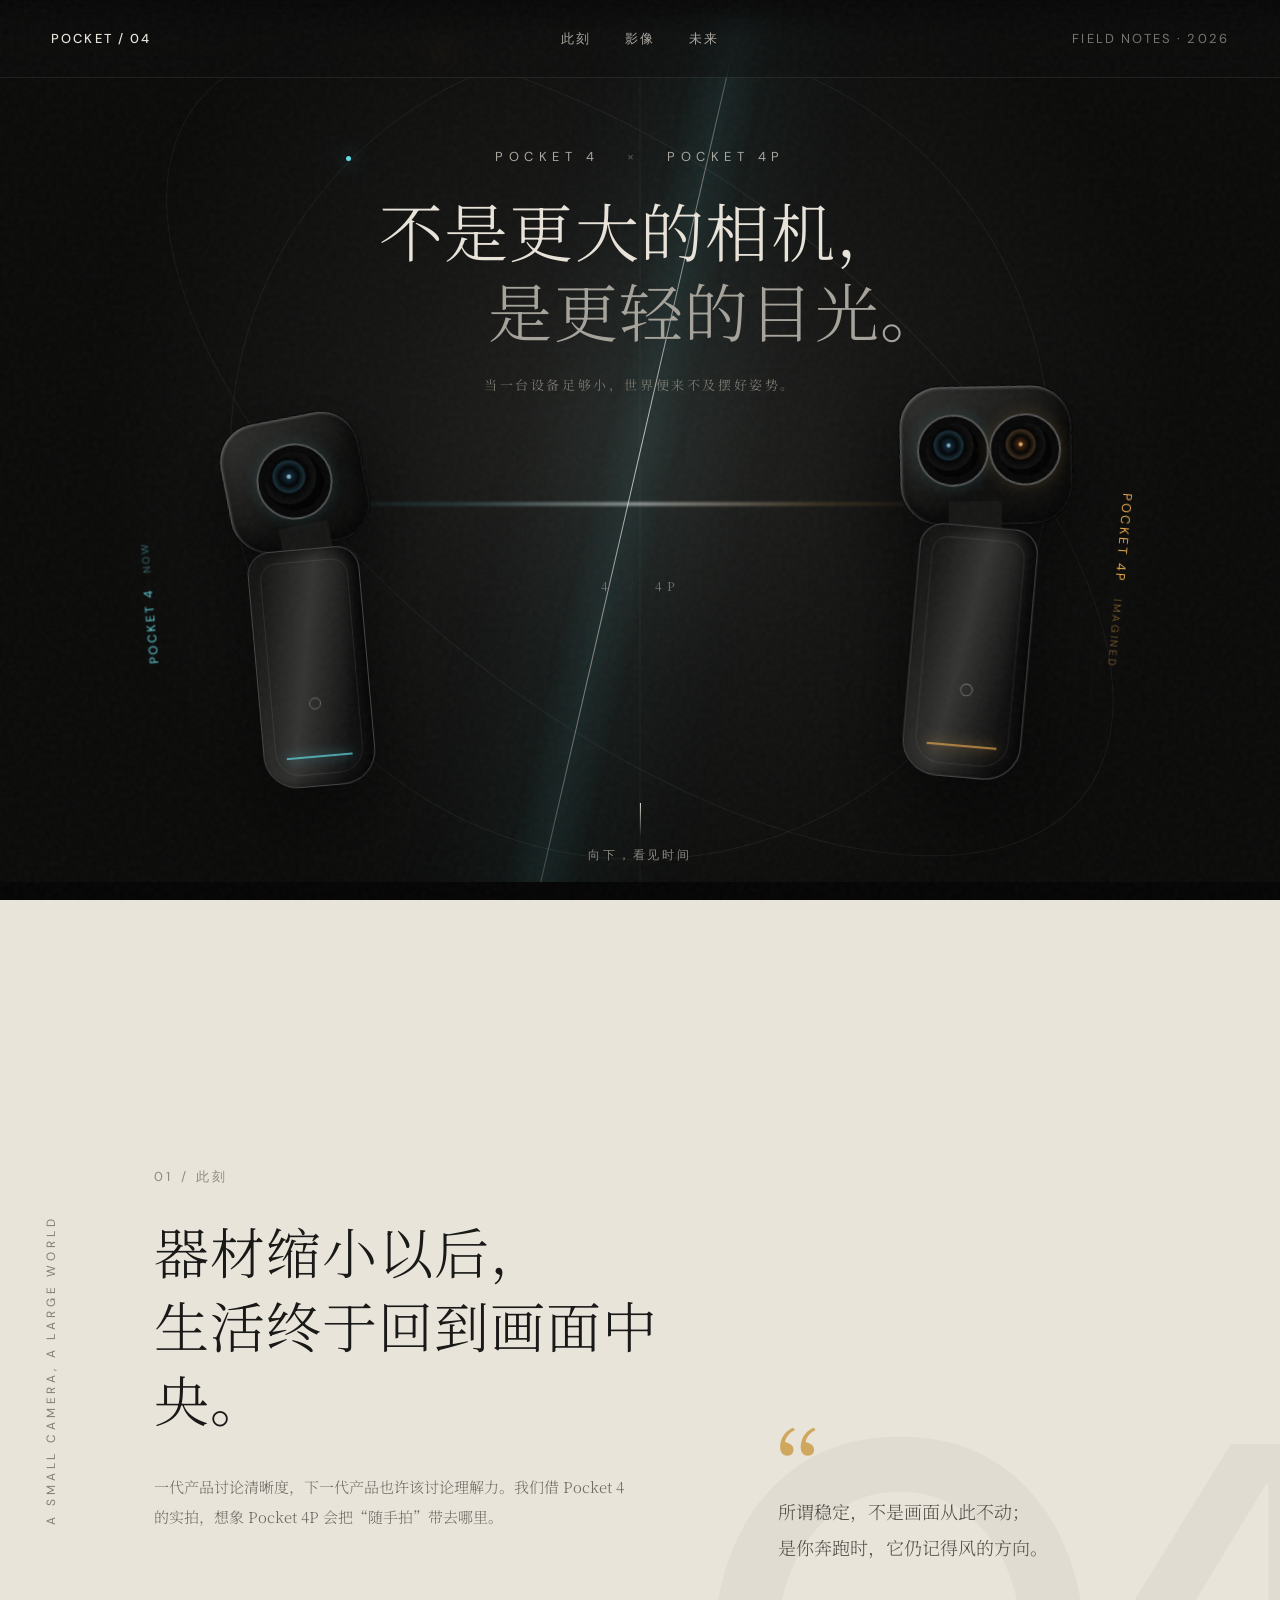
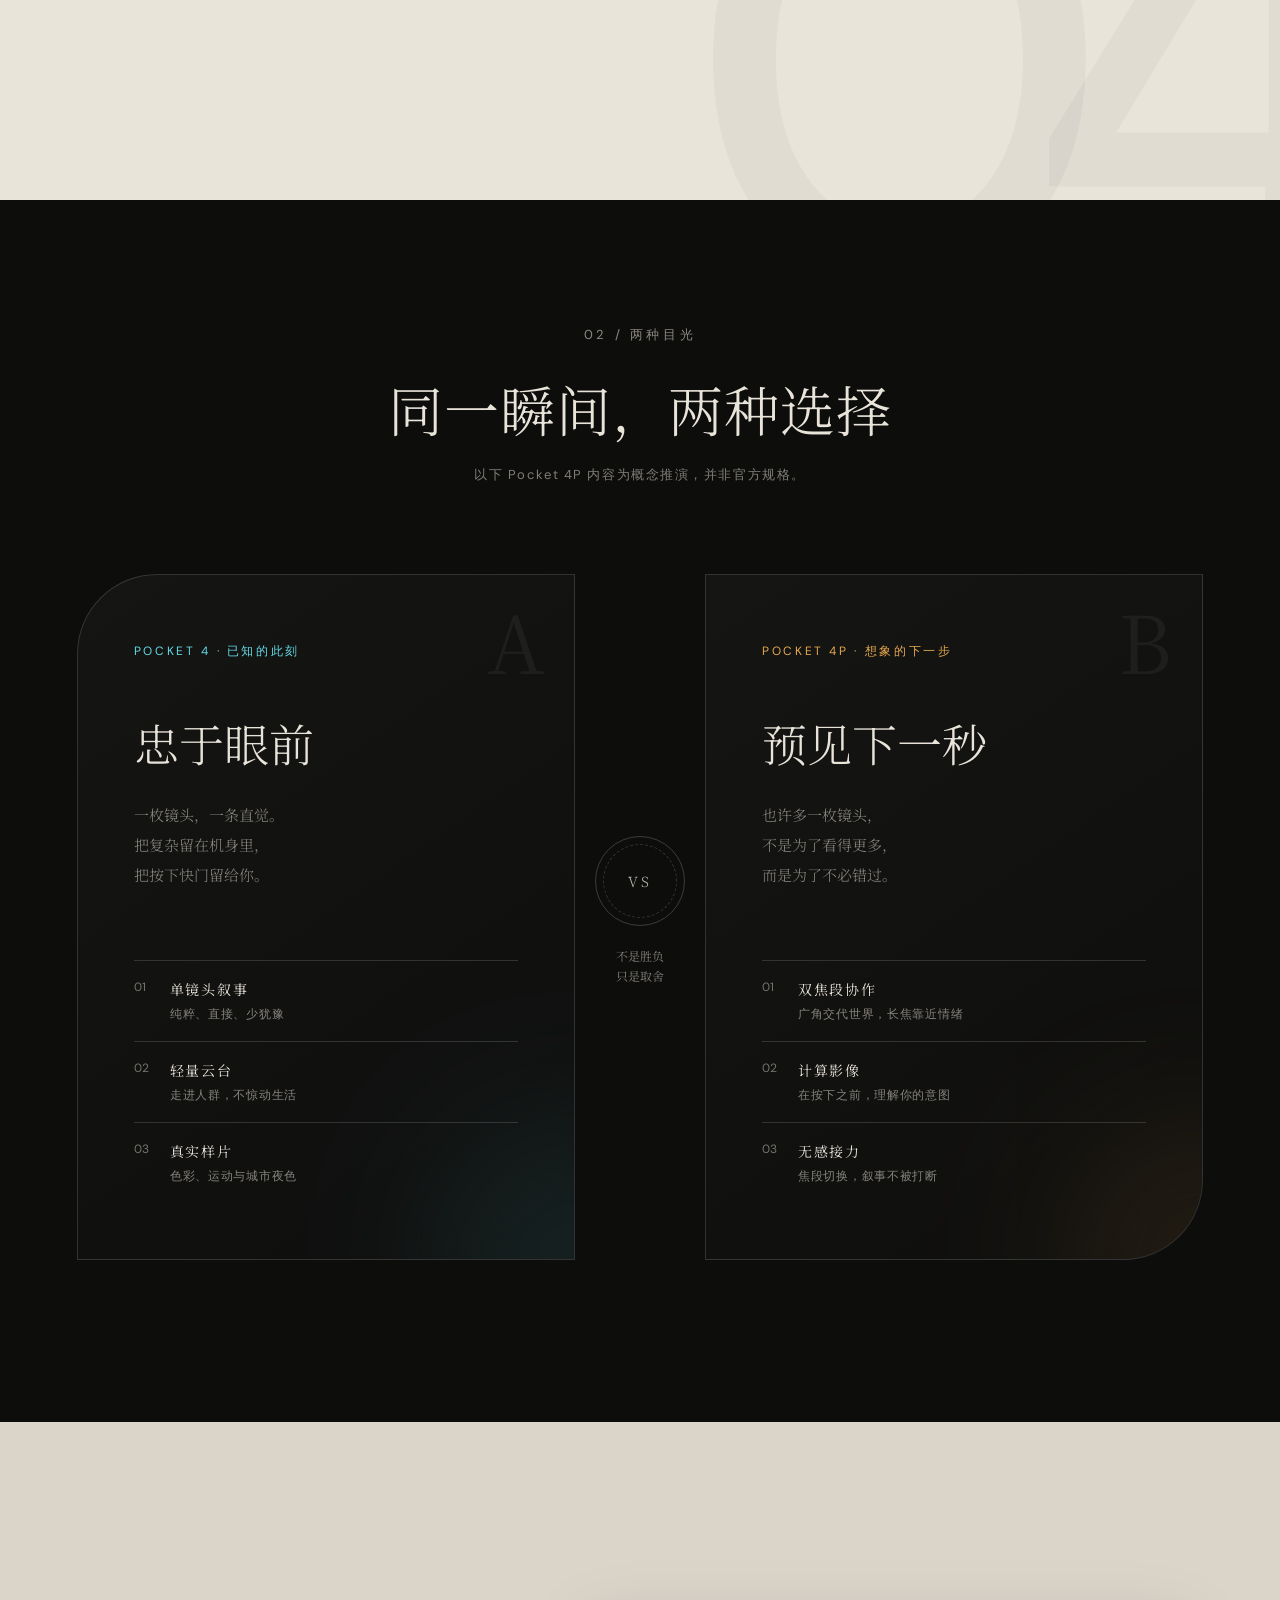
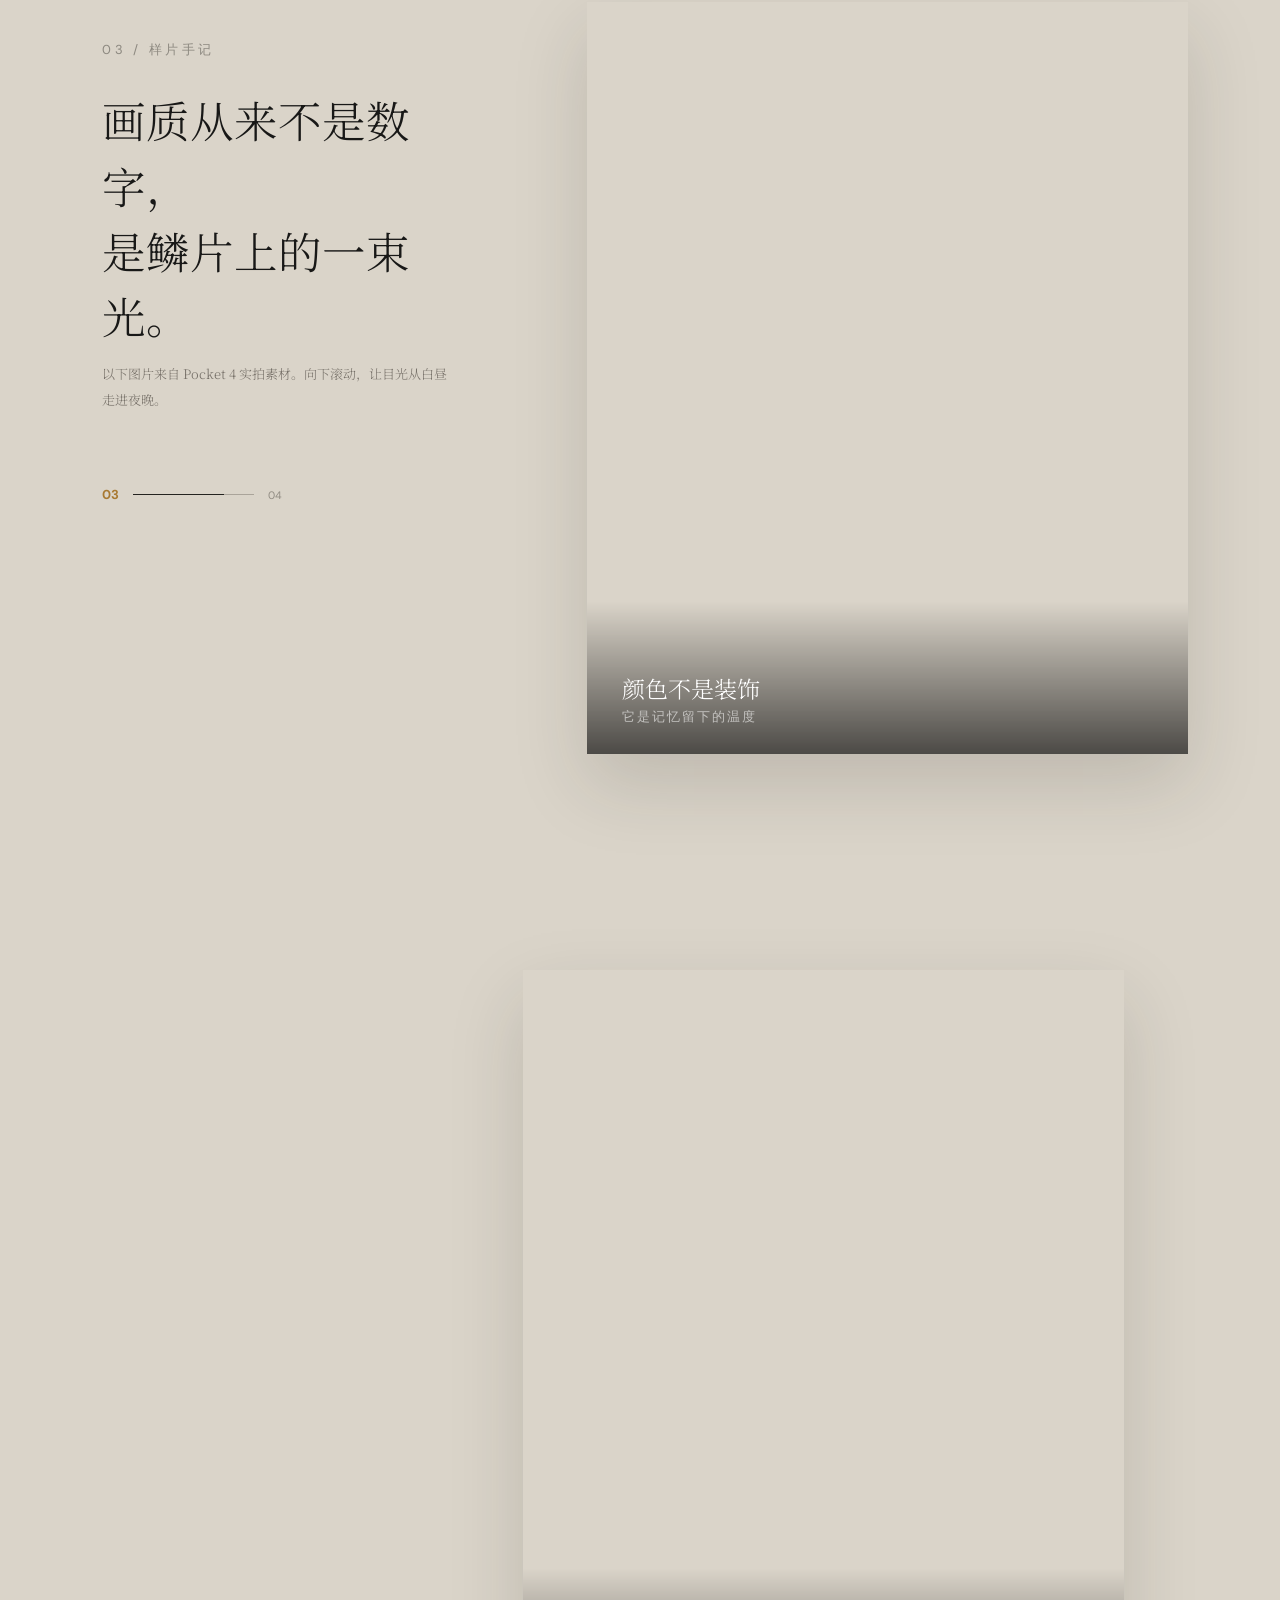
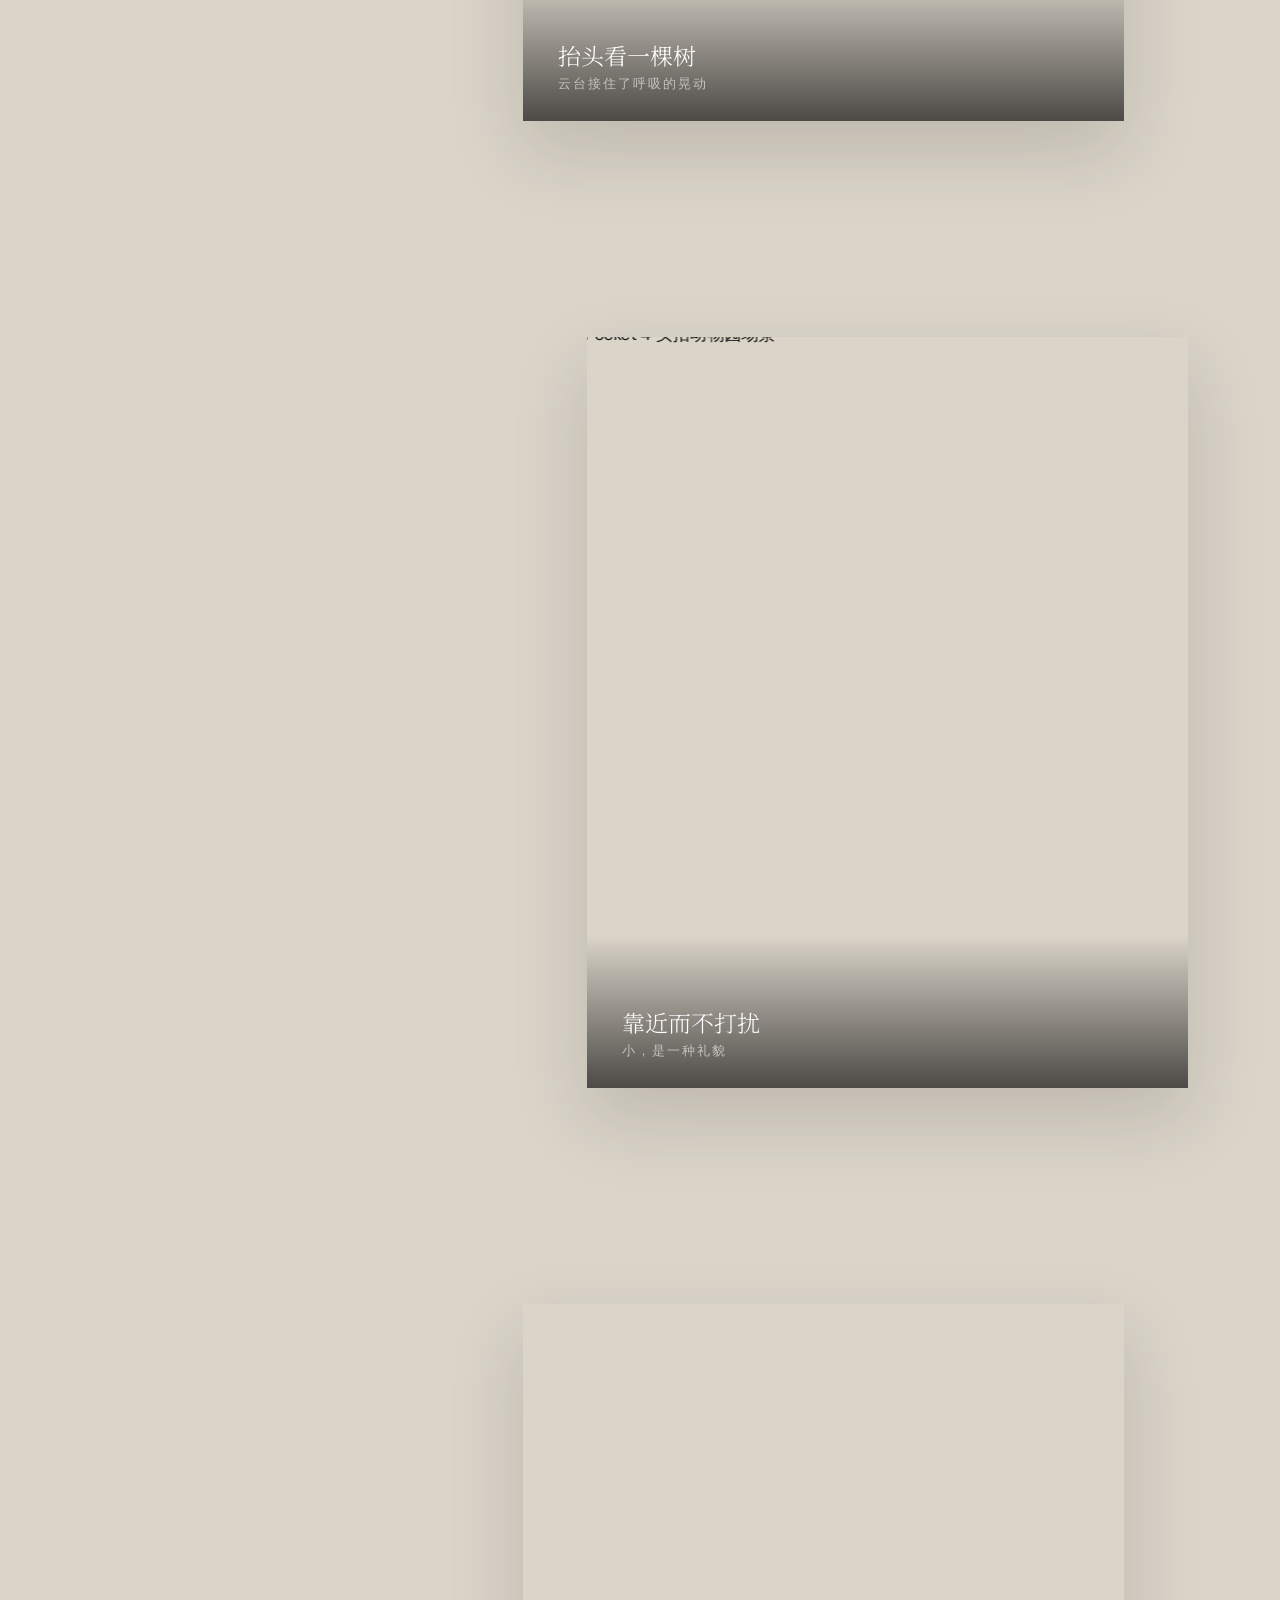
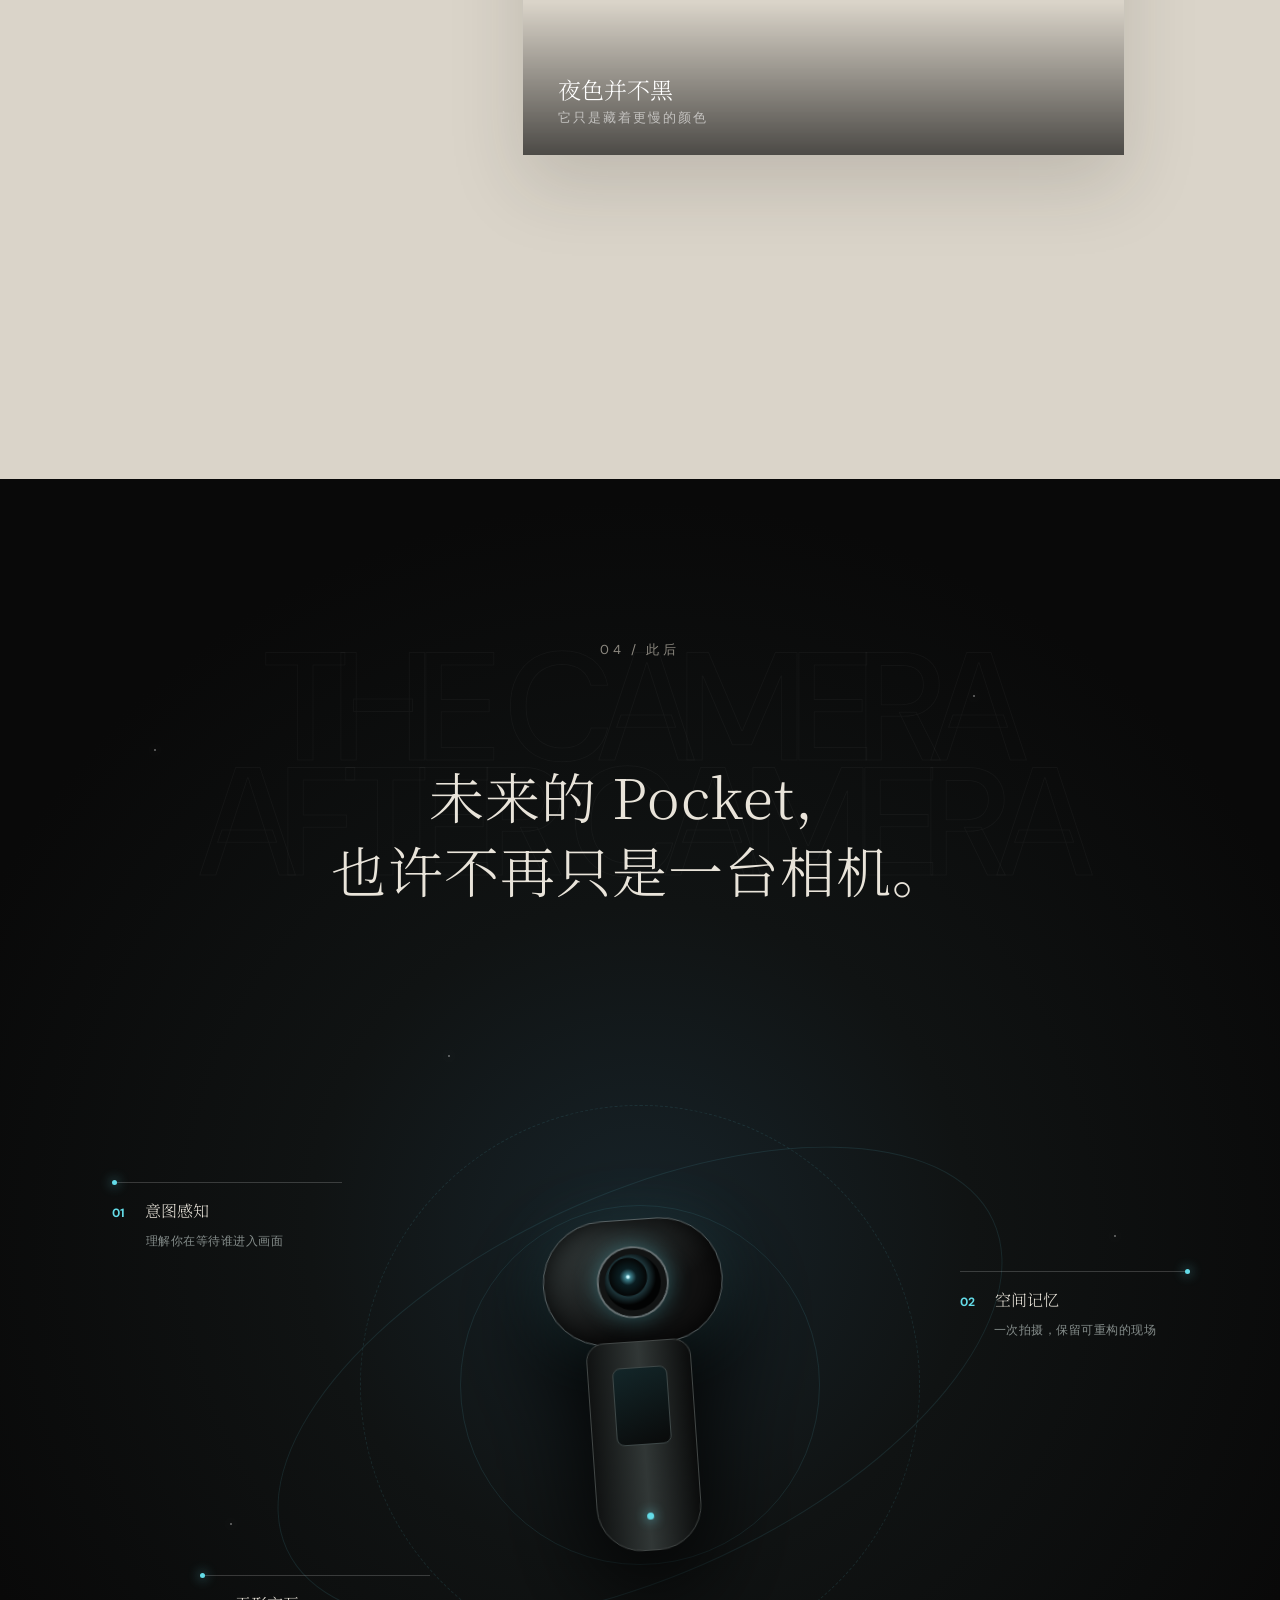
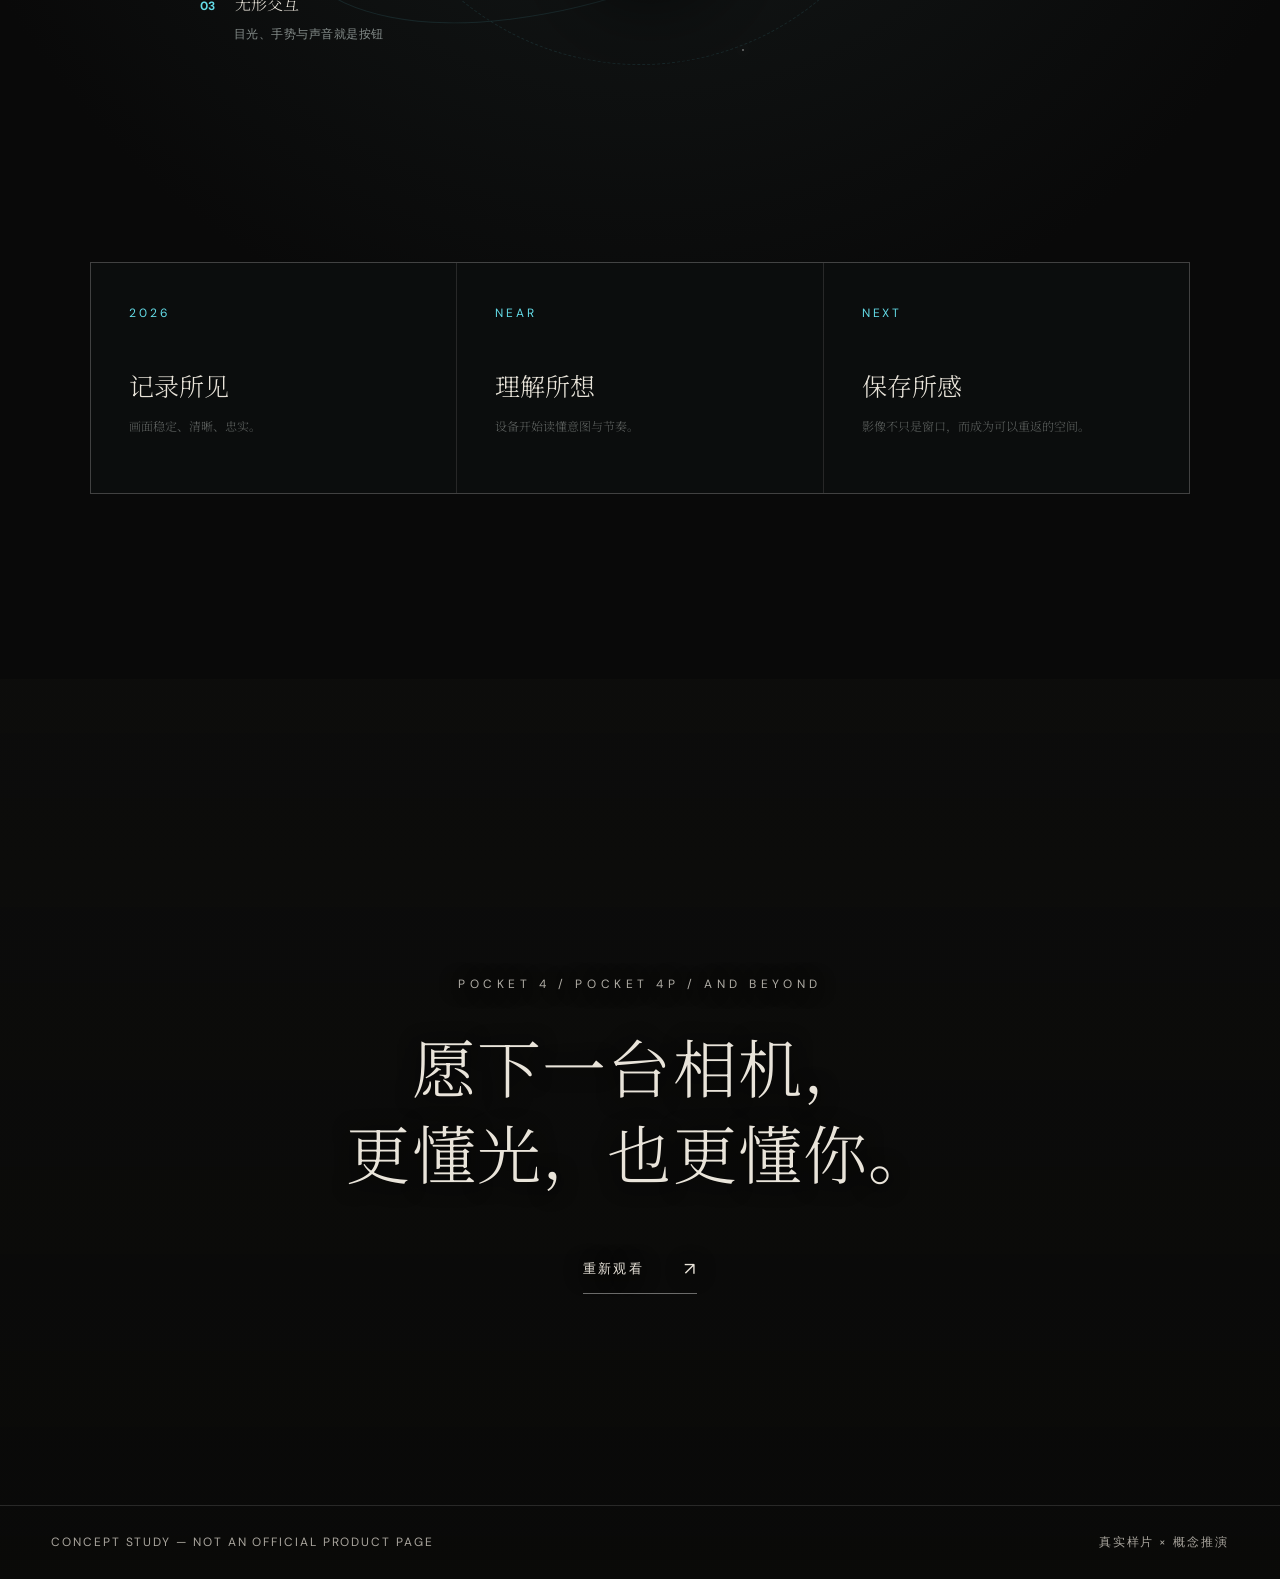
==== index.html @ 09834d15 "Publish Pocket 4 concept site" ====
<!doctype html>
<html lang="zh-CN">
<head>
  <meta charset="UTF-8">
  <meta name="viewport" content="width=device-width, initial-scale=1.0">
  <meta name="theme-color" content="#0b0b0a">
  <title>Pocket 4 × Pocket 4P｜一场关于看见的想象</title>
  <link rel="stylesheet" href="./style.css">
</head>
<body>
  <div class="film-intro" aria-hidden="true">
    <div class="film-intro__mark">
      <span>POCKET / FIELD STUDY</span>
      <b>04</b>
      <i>LOOK CLOSER</i>
    </div>
    <div class="film-intro__shutter"></div>
  </div>
  <div class="cinema-bar cinema-bar--top" aria-hidden="true"></div>
  <div class="cinema-bar cinema-bar--bottom" aria-hidden="true"></div>
  <div class="grain" aria-hidden="true"></div>
  <div class="cursor-glow" aria-hidden="true"></div>
  <div class="progress" aria-hidden="true"><span></span></div>

  <header class="topbar">
    <a class="brand" href="#top" aria-label="返回顶部">POCKET / 04</a>
    <nav>
      <a href="#compare">此刻</a>
      <a href="#images">影像</a>
      <a href="#future">未来</a>
    </nav>
    <span class="edition">FIELD NOTES · 2026</span>
  </header>

  <main id="top">
    <section class="hero">
      <div class="hero-beam" aria-hidden="true"></div>
      <div class="hero-flare" aria-hidden="true"></div>
      <div class="hero-orbit orbit-a"></div>
      <div class="hero-orbit orbit-b"></div>
      <div class="hero-copy">
        <p class="eyebrow reveal">POCKET 4 <i>×</i> POCKET 4P</p>
        <h1 class="reveal">
          <span>不是更大的相机，</span>
          <em>是更轻的目光。</em>
        </h1>
        <p class="hero-intro reveal">当一台设备足够小，世界便来不及摆好姿势。</p>
      </div>

      <div class="device-stage" aria-label="Pocket 4 与 Pocket 4P 概念设备">
        <div class="device device-4" data-depth="-0.7">
          <span class="device-label">POCKET 4 <small>NOW</small></span>
          <div class="gimbal">
            <i class="lens"></i>
          </div>
          <div class="body"><i></i><b></b></div>
        </div>
        <div class="versus">4 <i>/</i> 4P</div>
        <div class="device device-4p" data-depth="0.9">
          <span class="device-label">POCKET 4P <small>IMAGINED</small></span>
          <div class="gimbal dual">
            <i class="lens"></i><i class="lens second"></i>
          </div>
          <div class="body"><i></i><b></b></div>
        </div>
      </div>

      <div class="scroll-cue"><span></span>向下，看见时间</div>
    </section>

    <section class="manifesto">
      <p class="vertical-note">A SMALL CAMERA, A LARGE WORLD</p>
      <div class="manifesto-copy reveal">
        <span class="chapter">01 / 此刻</span>
        <h2>器材缩小以后，<br>生活终于回到画面中央。</h2>
        <p>一代产品讨论清晰度，下一代产品也许该讨论理解力。我们借 Pocket 4 的实拍，想象 Pocket 4P 会把“随手拍”带去哪里。</p>
      </div>
      <div class="quote reveal">
        <b>“</b>
        <p>所谓稳定，不是画面从此不动；<br>是你奔跑时，它仍记得风的方向。</p>
      </div>
    </section>

    <section class="compare" id="compare">
      <div class="section-head reveal">
        <span class="chapter">02 / 两种目光</span>
        <h2>同一瞬间，两种选择</h2>
        <p>以下 Pocket 4P 内容为概念推演，并非官方规格。</p>
      </div>

      <div class="compare-rail">
        <article class="spec-card cyan reveal">
          <span class="card-index">A</span>
          <p class="kicker">POCKET 4 · 已知的此刻</p>
          <h3>忠于眼前</h3>
          <p class="card-poem">一枚镜头，一条直觉。<br>把复杂留在机身里，<br>把按下快门留给你。</p>
          <ul>
            <li><span>01</span><b>单镜头叙事</b><small>纯粹、直接、少犹豫</small></li>
            <li><span>02</span><b>轻量云台</b><small>走进人群，不惊动生活</small></li>
            <li><span>03</span><b>真实样片</b><small>色彩、运动与城市夜色</small></li>
          </ul>
          <div class="card-glow"></div>
        </article>

        <div class="dial reveal" aria-hidden="true">
          <div class="dial-ring"><span>VS</span></div>
          <p>不是胜负<br>只是取舍</p>
        </div>

        <article class="spec-card amber reveal">
          <span class="card-index">B</span>
          <p class="kicker">POCKET 4P · 想象的下一步</p>
          <h3>预见下一秒</h3>
          <p class="card-poem">也许多一枚镜头，<br>不是为了看得更多，<br>而是为了不必错过。</p>
          <ul>
            <li><span>01</span><b>双焦段协作</b><small>广角交代世界，长焦靠近情绪</small></li>
            <li><span>02</span><b>计算影像</b><small>在按下之前，理解你的意图</small></li>
            <li><span>03</span><b>无感接力</b><small>焦段切换，叙事不被打断</small></li>
          </ul>
          <div class="card-glow"></div>
        </article>
      </div>
    </section>

    <section class="image-story" id="images">
      <div class="sticky-copy">
        <span class="chapter">03 / 样片手记</span>
        <h2>画质从来不是数字，<br>是鳞片上的一束光。</h2>
        <p>以下图片来自 Pocket 4 实拍素材。向下滚动，让目光从白昼走进夜晚。</p>
        <div class="story-counter"><b>01</b><span></span><small>04</small></div>
      </div>
      <div class="photo-stack">
        <figure class="photo-card" data-index="01">
          <div class="photo-frame"><img src="./assets/dji_export_photo_20260514223009451.jpg" alt="Pocket 4 实拍金鱼与林间场景"></div>
          <figcaption><span>颜色不是装饰</span><small>它是记忆留下的温度</small></figcaption>
        </figure>
        <figure class="photo-card" data-index="02">
          <div class="photo-frame"><img src="./assets/dji_export_photo_20260514223326597.jpg" alt="Pocket 4 实拍树林与花园场景"></div>
          <figcaption><span>抬头看一棵树</span><small>云台接住了呼吸的晃动</small></figcaption>
        </figure>
        <figure class="photo-card" data-index="03">
          <div class="photo-frame"><img src="./assets/IMG_20260514_221131.jpg" alt="Pocket 4 实拍动物园场景"></div>
          <figcaption><span>靠近而不打扰</span><small>小，是一种礼貌</small></figcaption>
        </figure>
        <figure class="photo-card landscape" data-index="04">
          <div class="photo-frame"><img src="./assets/lv_0_20260514215409.jpg" alt="Pocket 4 实拍城市夜景"></div>
          <figcaption><span>夜色并不黑</span><small>它只是藏着更慢的颜色</small></figcaption>
        </figure>
      </div>
    </section>

    <section class="future" id="future">
      <div class="future-sky" aria-hidden="true">
        <i></i><i></i><i></i><i></i><i></i><i></i>
      </div>
      <div class="future-intro reveal">
        <span class="chapter">04 / 此后</span>
        <p class="super">THE CAMERA<br>AFTER CAMERA</p>
        <h2>未来的 Pocket，<br>也许不再只是一台相机。</h2>
      </div>

      <div class="future-device reveal">
        <div class="halo h1"></div><div class="halo h2"></div><div class="halo h3"></div>
        <div class="concept-cam">
          <div class="concept-eye"><i></i></div>
          <div class="concept-body"><span></span><b></b></div>
        </div>
        <div class="callout c1"><b>01</b><span>意图感知</span><small>理解你在等待谁进入画面</small></div>
        <div class="callout c2"><b>02</b><span>空间记忆</span><small>一次拍摄，保留可重构的现场</small></div>
        <div class="callout c3"><b>03</b><span>无形交互</span><small>目光、手势与声音就是按钮</small></div>
      </div>

      <div class="future-lines">
        <article class="reveal"><span>2026</span><h3>记录所见</h3><p>画面稳定、清晰、忠实。</p></article>
        <article class="reveal"><span>NEAR</span><h3>理解所想</h3><p>设备开始读懂意图与节奏。</p></article>
        <article class="reveal"><span>NEXT</span><h3>保存所感</h3><p>影像不只是窗口，而成为可以重返的空间。</p></article>
      </div>
    </section>

    <section class="closing">
      <div class="closing-image" data-depth="0.2"></div>
      <div class="closing-copy reveal">
        <p>POCKET 4 / POCKET 4P / AND BEYOND</p>
        <h2>愿下一台相机，<br>更懂光，也更懂你。</h2>
        <a href="#top">重新观看 <span>↗</span></a>
      </div>
      <footer>
        <span>CONCEPT STUDY — NOT AN OFFICIAL PRODUCT PAGE</span>
        <span>真实样片 × 概念推演</span>
      </footer>
    </section>
  </main>

  <script src="./script.js"></script>
</body>
</html>
---- style.css ----
@import url('https://fonts.googleapis.com/css2?family=DM+Sans:wght@300;400;500&family=Noto+Serif+SC:wght@300;400;600&display=swap');

:root {
  --ink: #10100f;
  --paper: #e9e4da;
  --muted: #9c998f;
  --line: rgba(255,255,255,.14);
  --cyan: #64dce8;
  --amber: #e7a94e;
  --serif: "Noto Serif SC", "Songti SC", serif;
  --sans: "DM Sans", "PingFang SC", sans-serif;
}

* { box-sizing: border-box; }
html { scroll-behavior: smooth; background: var(--ink); }
body { margin: 0; color: var(--paper); background: var(--ink); font-family: var(--sans); overflow-x: hidden; }
a { color: inherit; text-decoration: none; }
img { display: block; width: 100%; }

.film-intro {
  position:fixed; inset:0; z-index:120; display:grid; place-items:center; overflow:hidden;
  background:#050505; animation:intro-leave 1s cubic-bezier(.76,0,.24,1) 2.45s forwards;
}
.film-intro::before {
  content:""; position:absolute; inset:0; opacity:.16;
  background:repeating-linear-gradient(90deg,transparent 0 9.8vw,rgba(255,255,255,.15) 9.85vw 9.9vw);
  transform:perspective(500px) rotateX(70deg) scale(1.8); transform-origin:center bottom;
}
.film-intro__mark { position:relative; display:grid; place-items:center; text-align:center; animation:intro-mark 2.1s ease both; }
.film-intro__mark span,.film-intro__mark i { font-size:13px; letter-spacing:.48em; color:#88857e; font-style:normal; }
.film-intro__mark b {
  font:300 clamp(100px,18vw,260px)/.95 var(--serif); letter-spacing:-.08em; color:transparent;
  -webkit-text-stroke:1px rgba(233,228,218,.8); text-shadow:0 0 60px rgba(100,220,232,.13);
}
.film-intro__shutter {
  position:absolute; left:-20%; right:-20%; top:50%; height:1px; background:white;
  box-shadow:0 0 25px 8px rgba(255,255,255,.6),0 0 90px 25px rgba(100,220,232,.25);
  transform:scaleX(0); animation:shutter 1s cubic-bezier(.76,0,.24,1) 1.75s both;
}
@keyframes intro-mark { 0%{opacity:0;filter:blur(18px);transform:scale(.86)} 35%,75%{opacity:1;filter:blur(0);transform:scale(1)} 100%{opacity:0;filter:blur(8px);transform:scale(1.05)} }
@keyframes shutter { 0%{transform:scaleX(0)} 45%{transform:scaleX(1)} 60%{height:1px} 100%{height:120vh;transform:scaleX(1);opacity:0} }
@keyframes intro-leave { to{opacity:0;visibility:hidden;pointer-events:none} }
.cinema-bar { position:fixed; left:0; right:0; height:clamp(8px,1.4vw,22px); background:#050505; z-index:39; pointer-events:none; }
.cinema-bar--top { top:0; }
.cinema-bar--bottom { bottom:0; }

.grain {
  position: fixed; inset: 0; z-index: 50; pointer-events: none; opacity: .045;
  background-image: url("data:image/svg+xml,%3Csvg viewBox='0 0 200 200' xmlns='http://www.w3.org/2000/svg'%3E%3Cfilter id='n'%3E%3CfeTurbulence type='fractalNoise' baseFrequency='.85' numOctaves='4' stitchTiles='stitch'/%3E%3C/filter%3E%3Crect width='100%25' height='100%25' filter='url(%23n)' opacity='.8'/%3E%3C/svg%3E");
}
.cursor-glow {
  position: fixed; width: 36vw; height: 36vw; border-radius: 50%; pointer-events: none; z-index: 0;
  background: radial-gradient(circle, rgba(100,220,232,.06), transparent 65%); transform: translate(-50%,-50%);
  transition: opacity .3s; mix-blend-mode: screen;
}
.progress { position: fixed; left: 0; top: 0; width: 100%; height: 2px; z-index: 80; }
.progress span { display: block; height: 100%; width: 0; background: linear-gradient(90deg,var(--cyan),var(--amber)); }

.topbar {
  position: fixed; z-index: 40; top: 0; left: 0; right: 0; height: 78px; padding: 0 4vw;
  display: grid; grid-template-columns: 1fr auto 1fr; align-items: center;
  border-bottom: 1px solid rgba(255,255,255,.08); backdrop-filter: blur(14px); background: rgba(16,16,15,.42);
  font-size: 13px; letter-spacing: .16em;
}
.brand { font-weight: 500; }
.topbar nav { display: flex; gap: 34px; color: #aaa79f; }
.topbar nav a { transition: color .3s; }
.topbar nav a:hover { color: white; }
.edition { justify-self: end; color: #77756f; }

.hero { min-height: 100svh; position: relative; display: grid; place-items: center; overflow: hidden; isolation: isolate; }
.hero::before {
  content:""; position: absolute; inset: 0;
  background: radial-gradient(circle at 50% 48%, #242422 0, #151514 32%, #0b0b0a 68%);
}
.hero::after {
  content:""; position:absolute; inset:0; opacity:.18;
  background: linear-gradient(90deg,transparent 49.9%,rgba(255,255,255,.2) 50%,transparent 50.1%);
}
.hero-beam {
  position:absolute; z-index:2; left:50%; top:-25%; width:1px; height:150%;
  background:linear-gradient(transparent,rgba(255,255,255,.72),transparent);
  box-shadow:0 0 35px 10px rgba(100,220,232,.12),0 0 120px 45px rgba(100,220,232,.07);
  transform:rotate(13deg); animation:beam-scan 8s ease-in-out infinite;
}
.hero-flare {
  position:absolute; z-index:2; left:50%; top:56%; width:56vw; height:4px; transform:translate(-50%,-50%);
  background:linear-gradient(90deg,transparent,rgba(100,220,232,.35),white,rgba(231,169,78,.35),transparent);
  filter:blur(1px); opacity:.45; animation:flare-breathe 4s ease-in-out infinite;
}
@keyframes beam-scan { 0%,100%{transform:translateX(-25vw) rotate(13deg);opacity:.2} 50%{transform:translateX(25vw) rotate(13deg);opacity:.85} }
@keyframes flare-breathe { 50%{width:80vw;opacity:.75;filter:blur(2px)} }
.hero-orbit { position: absolute; border: 1px solid rgba(255,255,255,.06); border-radius: 50%; animation: spin 36s linear infinite; margin-top:var(--hero-drift,0); }
.hero-orbit::after { content:""; position:absolute; width:5px; height:5px; background:var(--cyan); border-radius:50%; top:14%; left:14%; box-shadow:0 0 20px var(--cyan); }
.orbit-a { width: 64vw; height: 64vw; }
.orbit-b { width: 88vw; height: 42vw; transform: rotate(38deg); animation-direction: reverse; animation-duration: 48s; }
.orbit-b::after { background: var(--amber); box-shadow:0 0 20px var(--amber); }
@keyframes spin { to { transform: rotate(360deg); } }

.hero-copy { position: absolute; z-index: 4; top: 15vh; left: 0; right: 0; text-align: center; pointer-events:none; }
.eyebrow { color:#aaa79f; font-size:13px; letter-spacing:.42em; }
.eyebrow i { margin:0 1.5em; color:#555; font-style:normal; }
.hero h1 { font-family:var(--serif); font-weight:300; font-size:clamp(40px,5vw,78px); line-height:1.25; margin:24px 0 0; letter-spacing:.02em; }
.hero h1 span,.hero h1 em { display:block; }
.hero h1 em { font-style:normal; color:#a6a39b; transform:translateX(1.2em); }
.hero-intro { margin-top:26px; color:#79776f; font-family:var(--serif); letter-spacing:.2em; font-size:13px; }

.device-stage { position:relative; z-index:3; width:min(900px,88vw); height:430px; margin-top:30vh; display:flex; justify-content:space-between; align-items:center; perspective:1200px; }
.device { width:230px; height:390px; position:relative; filter:drop-shadow(0 30px 40px rgba(0,0,0,.65)); transition:transform .18s ease-out; }
.device-label { position:absolute; top:45%; white-space:nowrap; font-size:12px; letter-spacing:.2em; color:var(--cyan); transform:rotate(-90deg); left:-102px; }
.device-label small { opacity:.45; margin-left:10px; }
.device-4p .device-label { color:var(--amber); transform:rotate(90deg); right:-104px; left:auto; }
.gimbal { position:absolute; left:45px; top:12px; width:140px; height:130px; border-radius:38px; background:linear-gradient(145deg,#343432,#10100f 60%); box-shadow:inset 1px 1px 3px #777, inset -5px -8px 18px #050505,0 0 0 1px #020202; transform:rotate(-6deg); }
.gimbal::after { content:""; position:absolute; width:50px; height:70px; background:#171716; bottom:-48px; left:45px; border-radius:0 0 18px 18px; z-index:-1; }
.lens { position:absolute; width:72px; height:72px; top:28px; left:34px; border-radius:50%; background:radial-gradient(circle at 42% 40%,#81adbf 0 3%,#0e2534 6%,#030507 20%,#172c35 32%,#030303 36%,#111 55%,#020202 58%); border:7px solid #080808; box-shadow:0 0 0 2px #555,0 0 18px rgba(100,220,232,.18); }
.dual { width:162px; left:34px; }
.dual .lens { left:18px; width:64px; height:64px; }
.dual .second { left:86px; background:radial-gradient(circle at 42% 40%,#d3a669 0 3%,#40230d 6%,#030303 20%,#382a1a 32%,#030303 36%,#111 55%,#020202 58%); box-shadow:0 0 0 2px #555,0 0 18px rgba(231,169,78,.22); }
.body { position:absolute; top:144px; left:60px; width:112px; height:238px; border-radius:23px 23px 34px 34px; background:linear-gradient(100deg,#0c0c0b,#353533 45%,#111 80%); border:1px solid #444; box-shadow:inset 7px 0 12px rgba(255,255,255,.04), inset -7px 0 14px #050505; }
.body::after { content:""; position:absolute; inset:11px; border:1px solid rgba(255,255,255,.08); border-radius:16px 16px 25px 25px; }
.body i { position:absolute; width:12px; height:12px; border-radius:50%; bottom:76px; left:50%; transform:translateX(-50%); border:1px solid #666; }
.body b { position:absolute; bottom:28px; left:22px; right:22px; height:2px; background:var(--cyan); box-shadow:0 0 12px var(--cyan); opacity:.7; }
.device-4p .body b { background:var(--amber); box-shadow:0 0 12px var(--amber); }
.device-4 { transform:translateY(15px) rotate(-5deg); }
.device-4p { transform:translateY(-5px) rotate(5deg) scale(1.06); }
.versus { font-family:var(--serif); color:#777; font-size:12px; letter-spacing:.4em; }
.versus i { color:#333; font-style:normal; margin:0 9px; }
.scroll-cue { position:absolute; z-index:3; bottom:4vh; left:50%; transform:translateX(-50%); color:#8b8881; font-size:12px; letter-spacing:.24em; display:flex; flex-direction:column; align-items:center; gap:10px; }
.scroll-cue span { width:1px; height:34px; background:linear-gradient(var(--paper),transparent); animation:scroll 1.8s ease-in-out infinite; transform-origin:top; }
@keyframes scroll { 0%,100%{transform:scaleY(.25);opacity:.3} 50%{transform:scaleY(1);opacity:1} }

.manifesto { min-height:100vh; position:relative; display:grid; grid-template-columns:1.2fr .8fr; align-items:center; gap:8vw; padding:12vw; background:var(--paper); color:#191918; overflow:hidden; }
.manifesto::after { content:"04"; position:absolute; right:-.08em; bottom:-.28em; font-size:48vw; font-weight:500; line-height:1; color:rgba(0,0,0,.035); letter-spacing:-.12em; }
.vertical-note { position:absolute; left:4vw; top:50%; transform:rotate(-90deg) translateX(-50%); transform-origin:left; font-size:12px; letter-spacing:.32em; color:#817d75; }
.chapter { display:block; color:#8d8980; font-size:13px; letter-spacing:.28em; margin-bottom:28px; text-transform:uppercase; }
.manifesto h2,.section-head h2,.future h2,.closing h2 { font:300 clamp(34px,4.3vw,68px)/1.35 var(--serif); letter-spacing:.02em; margin:0; }
.manifesto-copy { transform:translateY(var(--manifesto-shift,0)); transition:transform .15s linear; }
.manifesto-copy>p { width:min(480px,100%); color:#6f6b64; font:300 15px/2 var(--serif); margin:36px 0 0; }
.quote { align-self:end; margin-bottom:7vh; position:relative; z-index:2; }
.quote b { font:100px/1 var(--serif); color:#d0a85d; position:absolute; left:-55px; top:-55px; }
.quote p { font:300 18px/2 var(--serif); color:#535049; }

.compare { padding:14vh 6vw 18vh; background:#0d0d0c; min-height:110vh; position:relative; }
.section-head { text-align:center; margin:0 auto 90px; }
.section-head p { color:#817e77; font-size:13px; letter-spacing:.12em; margin-top:20px; }
.compare-rail { display:grid; grid-template-columns:1fr 130px 1fr; max-width:1240px; margin:auto; align-items:center; }
.spec-card { min-height:620px; position:relative; overflow:hidden; padding:56px; border:1px solid var(--line); background:linear-gradient(145deg,rgba(255,255,255,.035),rgba(255,255,255,.008)); }
.spec-card:first-child { border-radius:80px 0 0 0; }
.spec-card:last-child { border-radius:0 0 80px 0; }
.card-index { position:absolute; top:25px; right:30px; font:80px/1 var(--serif); opacity:.06; }
.kicker { font-size:12px; letter-spacing:.22em; color:var(--cyan); }
.amber .kicker { color:var(--amber); }
.spec-card h3 { font:300 45px var(--serif); margin:50px 0 25px; }
.card-poem { color:#8b8881; font:300 15px/2 var(--serif); }
.spec-card ul { list-style:none; padding:0; margin:70px 0 0; }
.spec-card li { display:grid; grid-template-columns:36px 1fr; padding:18px 0; border-top:1px solid var(--line); }
.spec-card li span { grid-row:1/3; color:#77746d; font-size:12px; }
.spec-card li b { font:400 14px var(--serif); letter-spacing:.12em; }
.spec-card li small { color:#85827b; margin-top:7px; font-size:12px; letter-spacing:.06em; }
.card-glow { position:absolute; width:220px; height:220px; right:-110px; bottom:-110px; border-radius:50%; background:var(--cyan); filter:blur(100px); opacity:.18; }
.amber .card-glow { background:var(--amber); }
.dial { position:relative; z-index:3; text-align:center; color:#85817a; font:12px/1.7 var(--serif); }
.dial-ring { width:90px; height:90px; margin:auto auto 20px; border-radius:50%; border:1px solid #3e3d39; display:grid; place-items:center; position:relative; background:#0d0d0c; }
.dial-ring::before { content:""; position:absolute; inset:7px; border:1px dashed #333; border-radius:50%; animation:spin 15s linear infinite; }
.dial-ring span { font:300 14px var(--serif); color:#b8b4aa; letter-spacing:.2em; }

.image-story { position:relative; display:grid; grid-template-columns:42% 58%; background:#dad4c9; color:#181817; padding:0 4vw 12vh; }
.sticky-copy { height:100vh; position:sticky; top:0; display:flex; flex-direction:column; justify-content:center; padding:0 7vw 0 4vw; }
.sticky-copy h2 { font:300 clamp(30px,3.4vw,55px)/1.5 var(--serif); margin:0; }
.sticky-copy>p { color:#777169; font:300 13px/2 var(--serif); max-width:380px; }
.story-counter { margin-top:60px; display:flex; align-items:center; gap:14px; width:180px; font-size:13px; }
.story-counter b { color:#a87931; }
.story-counter span { height:1px; flex:1; background:#aaa49a; position:relative; overflow:hidden; }
.story-counter span::after { content:""; display:block; width:var(--story-progress,25%); height:100%; background:#242320; transition:width .4s; }
.story-counter small { color:#918c83; }
.photo-stack { padding-top:20vh; }
.photo-card { width:88%; margin:0 auto 24vh; position:relative; box-shadow:0 30px 70px rgba(35,31,25,.15); }
.photo-card:nth-child(even) { transform:translateX(-5vw); }
.photo-frame { overflow:hidden; position:relative; clip-path:inset(var(--clip, 10%) 0 var(--clip, 10%) 0); transition:clip-path 1.2s cubic-bezier(.2,.8,.2,1); }
.photo-card.active .photo-frame { --clip:0%; }
.photo-frame::after { content:""; position:absolute; inset:0; background:linear-gradient(110deg,transparent 35%,rgba(255,255,255,.13) 49%,transparent 63%); transform:translateX(-120%); }
.photo-card.active .photo-frame::after { animation:photo-sheen 1.8s ease .3s both; }
@keyframes photo-sheen { to{transform:translateX(120%)} }
.photo-card img { aspect-ratio:4/5; object-fit:cover; object-position:center; filter:saturate(.85) contrast(1.04); transform:scale(var(--image-scale,1.08)) translateY(var(--image-y,0)); will-change:transform; }
.photo-card.landscape img { aspect-ratio:4/3; }
.photo-card figcaption { position:absolute; bottom:0; left:0; right:0; padding:70px 35px 28px; color:white; background:linear-gradient(transparent,rgba(0,0,0,.65)); }
.photo-card figcaption span { display:block; font:300 23px var(--serif); }
.photo-card figcaption small { color:rgba(255,255,255,.58); letter-spacing:.15em; }

.future { min-height:200vh; position:relative; padding:18vh 7vw; overflow:hidden; background:radial-gradient(circle at 50% 42%,#172329 0,#101313 27%,#090909 60%); }
.future-sky { position:absolute; inset:0; }
.future-sky i { position:absolute; width:2px; height:2px; border-radius:50%; background:white; opacity:.4; box-shadow:0 0 10px white; animation:pulse 3s infinite; }
.future-sky i:nth-child(1){left:12%;top:15%}.future-sky i:nth-child(2){left:76%;top:12%;animation-delay:.5s}.future-sky i:nth-child(3){left:87%;top:42%;animation-delay:1s}.future-sky i:nth-child(4){left:18%;top:58%;animation-delay:1.5s}.future-sky i:nth-child(5){left:58%;top:65%;animation-delay:2s}.future-sky i:nth-child(6){left:35%;top:32%;animation-delay:2.5s}
@keyframes pulse { 50% { opacity:1; transform:scale(2); } }
.future-intro { text-align:center; position:relative; z-index:2; }
.super { position:absolute; left:0; right:0; top:10px; margin:0; font-size:12vw; font-weight:500; line-height:.75; letter-spacing:-.08em; color:transparent; -webkit-text-stroke:1px rgba(255,255,255,.035); }
.future-intro h2 { position:relative; padding-top:8vh; }
.future-device { height:90vh; min-height:700px; position:relative; display:grid; place-items:center; max-width:1100px; margin:8vh auto 0; }
.halo { position:absolute; border:1px solid rgba(100,220,232,.11); border-radius:50%; }
.h1{width:360px;height:360px;animation:spin 20s linear infinite}.h2{width:560px;height:560px;border-style:dashed;animation:spin 40s linear infinite reverse}.h3{width:780px;height:380px;transform:rotate(-25deg)}
.concept-cam { position:relative; z-index:2; width:180px; filter:drop-shadow(0 40px 50px #000); animation:float 5s ease-in-out infinite; rotate:var(--future-turn,0deg); }
@keyframes float { 50%{transform:translateY(-18px) rotate(1deg)} }
.concept-eye { width:180px; height:125px; border:1px solid #596365; border-radius:62px; background:linear-gradient(145deg,#3d4646,#111 65%); display:grid; place-items:center; box-shadow:inset 0 0 30px #000,0 0 60px rgba(100,220,232,.12); }
.concept-eye i { width:68px; height:68px; border-radius:50%; border:6px solid #121414; background:radial-gradient(circle at 42% 40%,#ccfaff 0 3%,#438996 5%,#0a1d21 18%,#050707 40%,#1e363b 42%,#020303 60%); box-shadow:0 0 0 2px #687173,0 0 25px rgba(100,220,232,.45); }
.concept-body { width:105px; height:210px; margin:-3px auto 0; border-radius:18px 18px 45px 45px; border:1px solid #424746; background:linear-gradient(90deg,#101212,#313736 50%,#0b0c0c); position:relative; }
.concept-body span { position:absolute; width:55px; height:78px; border:1px solid #424; border-color:#3e4848; border-radius:8px; top:25px; left:24px; background:linear-gradient(160deg,#132629,#090a0a); }
.concept-body b { position:absolute; width:7px; height:7px; border-radius:50%; background:var(--cyan); box-shadow:0 0 12px var(--cyan); left:49px; bottom:30px; }
.callout { position:absolute; width:230px; border-top:1px solid rgba(255,255,255,.18); padding-top:16px; }
.callout::before { content:""; position:absolute; top:-3px; width:5px; height:5px; border-radius:50%; background:var(--cyan); box-shadow:0 0 12px var(--cyan); }
.callout b { font-size:12px; color:var(--cyan); margin-right:20px; }
.callout span { font:300 16px var(--serif); }
.callout small { display:block; color:#858d8b; margin:10px 0 0 34px; font-size:12px; line-height:1.6; letter-spacing:.04em; }
.c1{left:2%;top:25%}.c2{right:0;top:36%}.c3{left:10%;bottom:18%}
.c2::before{right:0}
.future-lines { max-width:1100px; margin:8vh auto 0; display:grid; grid-template-columns:repeat(3,1fr); gap:1px; background:rgba(255,255,255,.12); border:1px solid rgba(255,255,255,.12); }
.future-lines article { background:#0b0d0d; padding:38px; min-height:230px; }
.future-lines span { color:var(--cyan); font-size:12px; letter-spacing:.24em; }
.future-lines h3 { font:300 25px var(--serif); margin:45px 0 12px; }
.future-lines p { color:#5e6260; font:300 12px/1.8 var(--serif); }

.closing { height:100vh; position:relative; display:flex; align-items:center; justify-content:center; overflow:hidden; }
.closing-image { position:absolute; inset:-8%; background:linear-gradient(rgba(7,7,6,.32),rgba(7,7,6,.72)),url("./pocket4_cover_dualcamera_art.png") center 50%/cover; filter:saturate(.55); }
.closing-copy { position:relative; text-align:center; z-index:2; text-shadow:0 2px 20px #000; }
.closing-copy>p { font-size:12px; letter-spacing:.38em; color:#b0ada5; }
.closing h2 { margin:30px 0 50px; font-size:clamp(38px,5vw,72px); }
.closing a { display:inline-flex; align-items:center; gap:40px; border-bottom:1px solid rgba(255,255,255,.4); padding:12px 0; font-size:13px; letter-spacing:.16em; }
.closing a span { font-size:18px; transition:transform .3s; }
.closing a:hover span { transform:translate(5px,-5px); }
footer { position:absolute; bottom:0; left:0; right:0; z-index:2; padding:28px 4vw; border-top:1px solid rgba(255,255,255,.13); display:flex; justify-content:space-between; font-size:12px; letter-spacing:.16em; color:#aaa69e; }

.reveal { opacity:0; transform:translateY(28px); transition:opacity 1s ease,transform 1s cubic-bezier(.2,.8,.2,1); }
.reveal.visible { opacity:1; transform:translateY(0); }

@media (max-width: 800px) {
  .topbar { grid-template-columns:1fr auto; height:64px; }
  .topbar nav { display:none; }
  .edition { font-size:12px; }
  .hero-copy { top:14vh; padding:0 7vw; }
  .hero h1 { font-size:39px; }
  .hero h1 em { transform:none; }
  .device-stage { width:100%; height:360px; margin-top:32vh; transform:scale(.75); }
  .device { flex:0 0 200px; }
  .versus { position:absolute; left:50%; top:48%; transform:translate(-50%,-50%); z-index:5; background:#111; padding:12px; border-radius:50%; }
  .manifesto { grid-template-columns:1fr; padding:18vh 9vw; }
  .quote { margin-left:45px; }
  .compare { padding-left:5vw; padding-right:5vw; }
  .compare-rail { grid-template-columns:1fr; gap:28px; }
  .dial { padding:20px; }
  .spec-card { min-height:auto; padding:38px 28px; }
  .spec-card:first-child,.spec-card:last-child { border-radius:32px 0; }
  .image-story { display:block; padding:0 6vw 12vh; }
  .sticky-copy { height:auto; position:relative; padding:14vh 3vw 10vh; }
  .photo-stack { padding:0; }
  .photo-card,.photo-card:nth-child(even) { width:100%; margin-bottom:12vh; transform:none; }
  .future { padding-left:5vw; padding-right:5vw; }
  .future-device { transform:scale(.8); margin-left:-10vw; margin-right:-10vw; }
  .callout { width:190px; }
  .c1{left:0}.c2{right:0}.c3{left:0}
  .future-lines { grid-template-columns:1fr; }
  footer { gap:20px; line-height:1.7; }
  .film-intro__mark span,.film-intro__mark i { font-size:12px; letter-spacing:.28em; }
  .cinema-bar { height:8px; }
}

@media (prefers-reduced-motion: reduce) {
  *,*::before,*::after { animation-duration:.01ms!important; animation-iteration-count:1!important; scroll-behavior:auto!important; }
  .reveal { opacity:1; transform:none; }
}
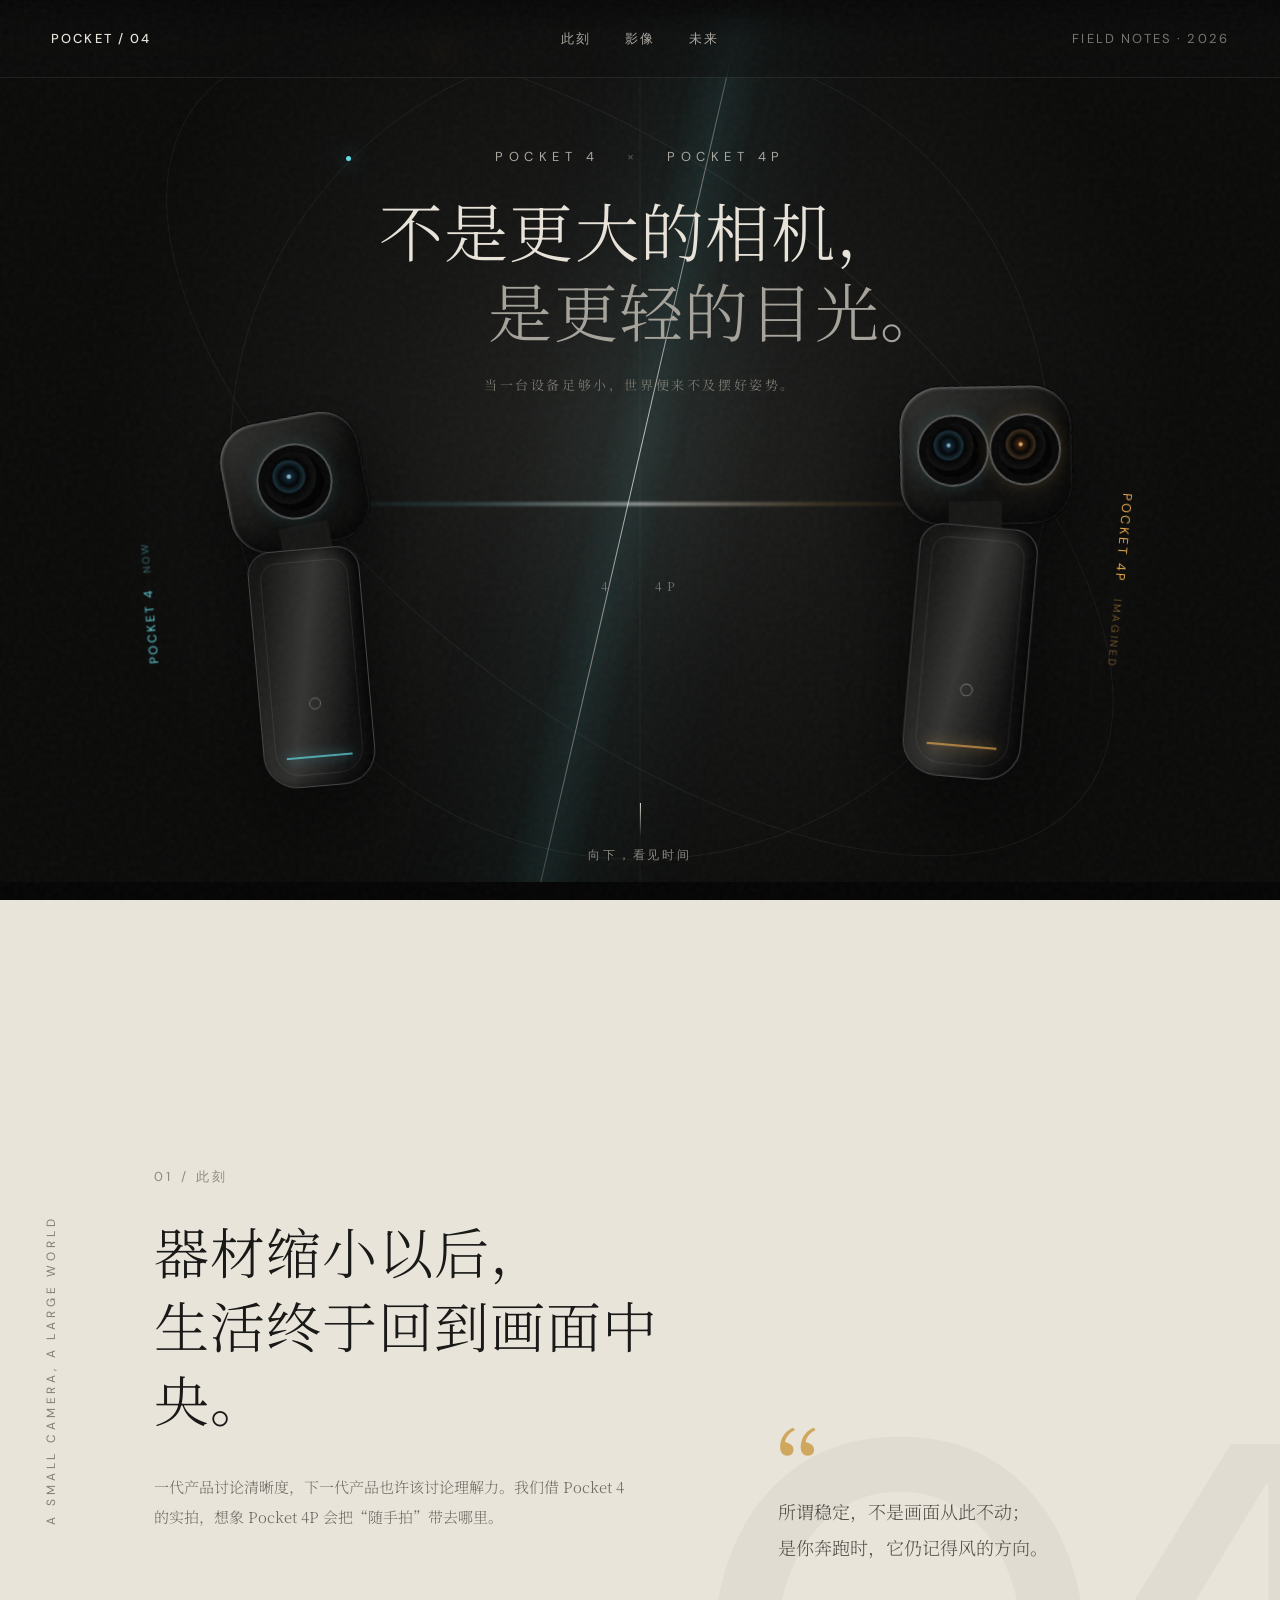
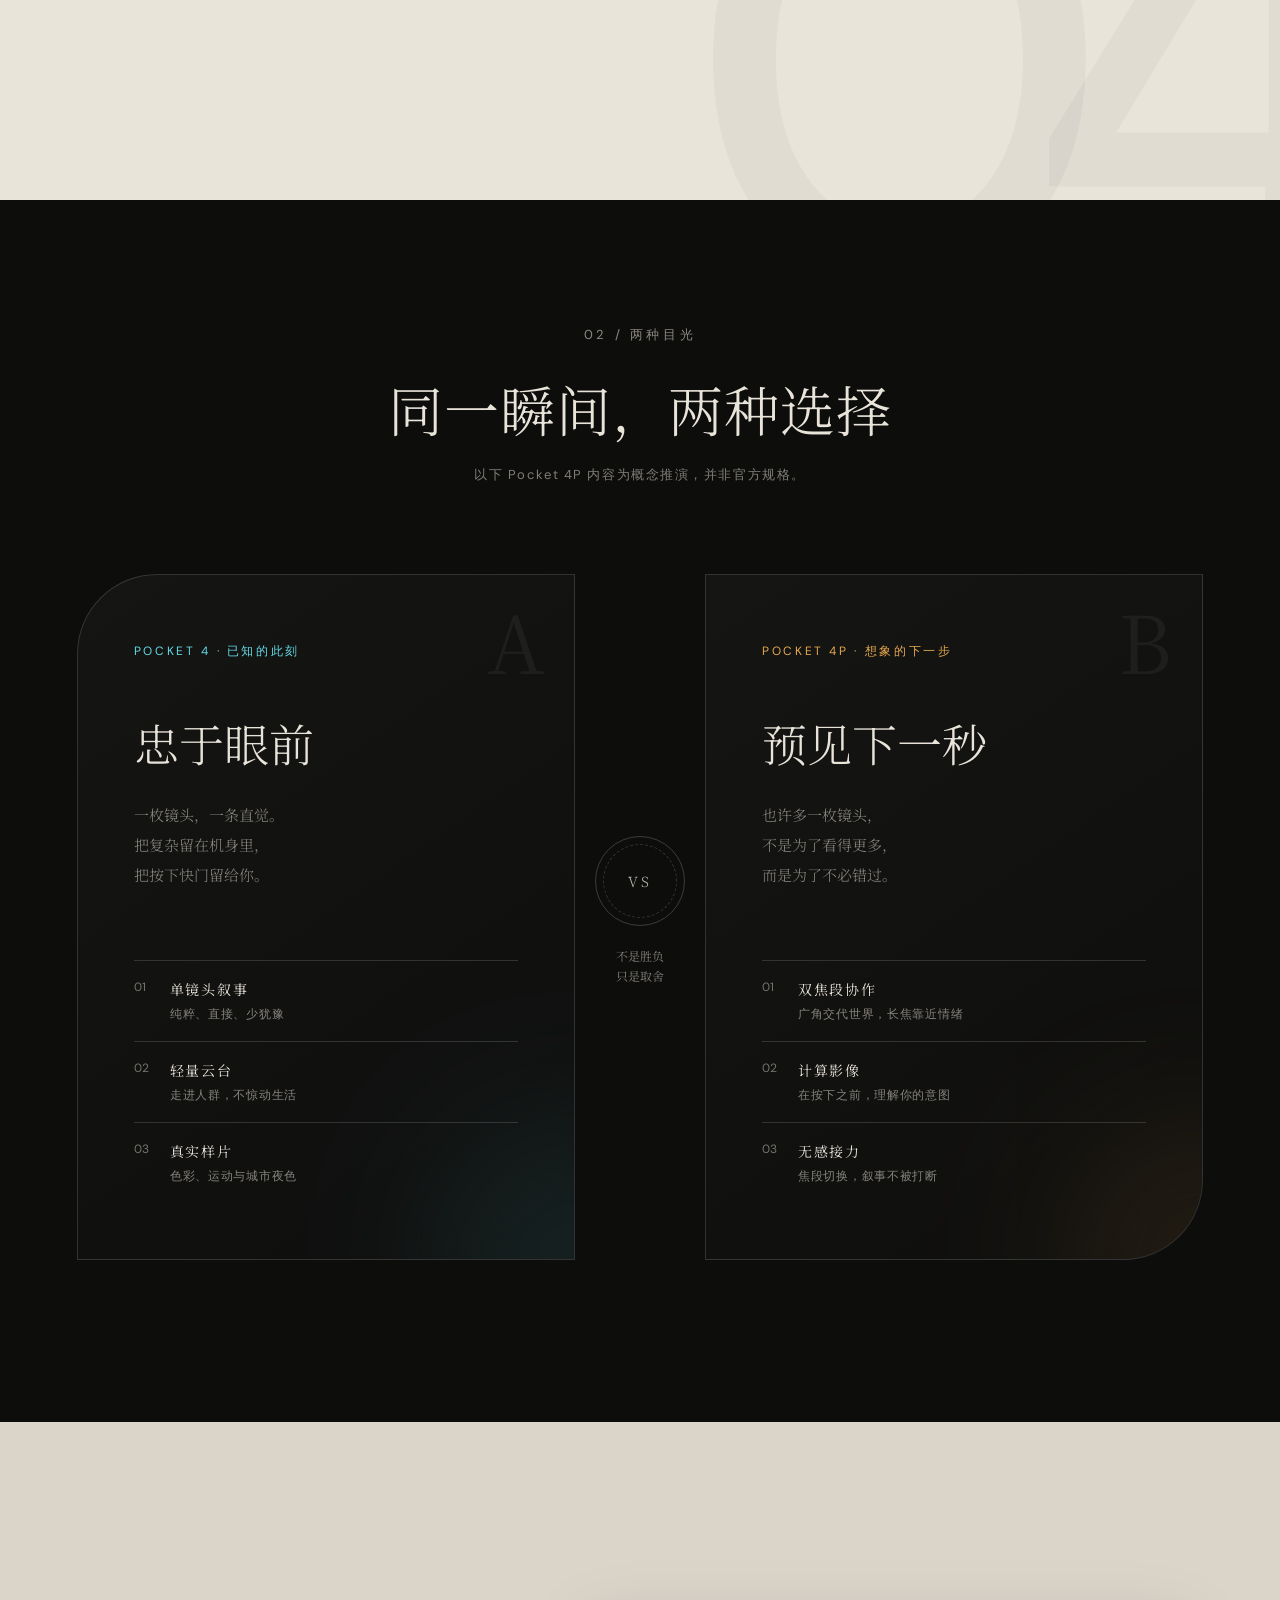
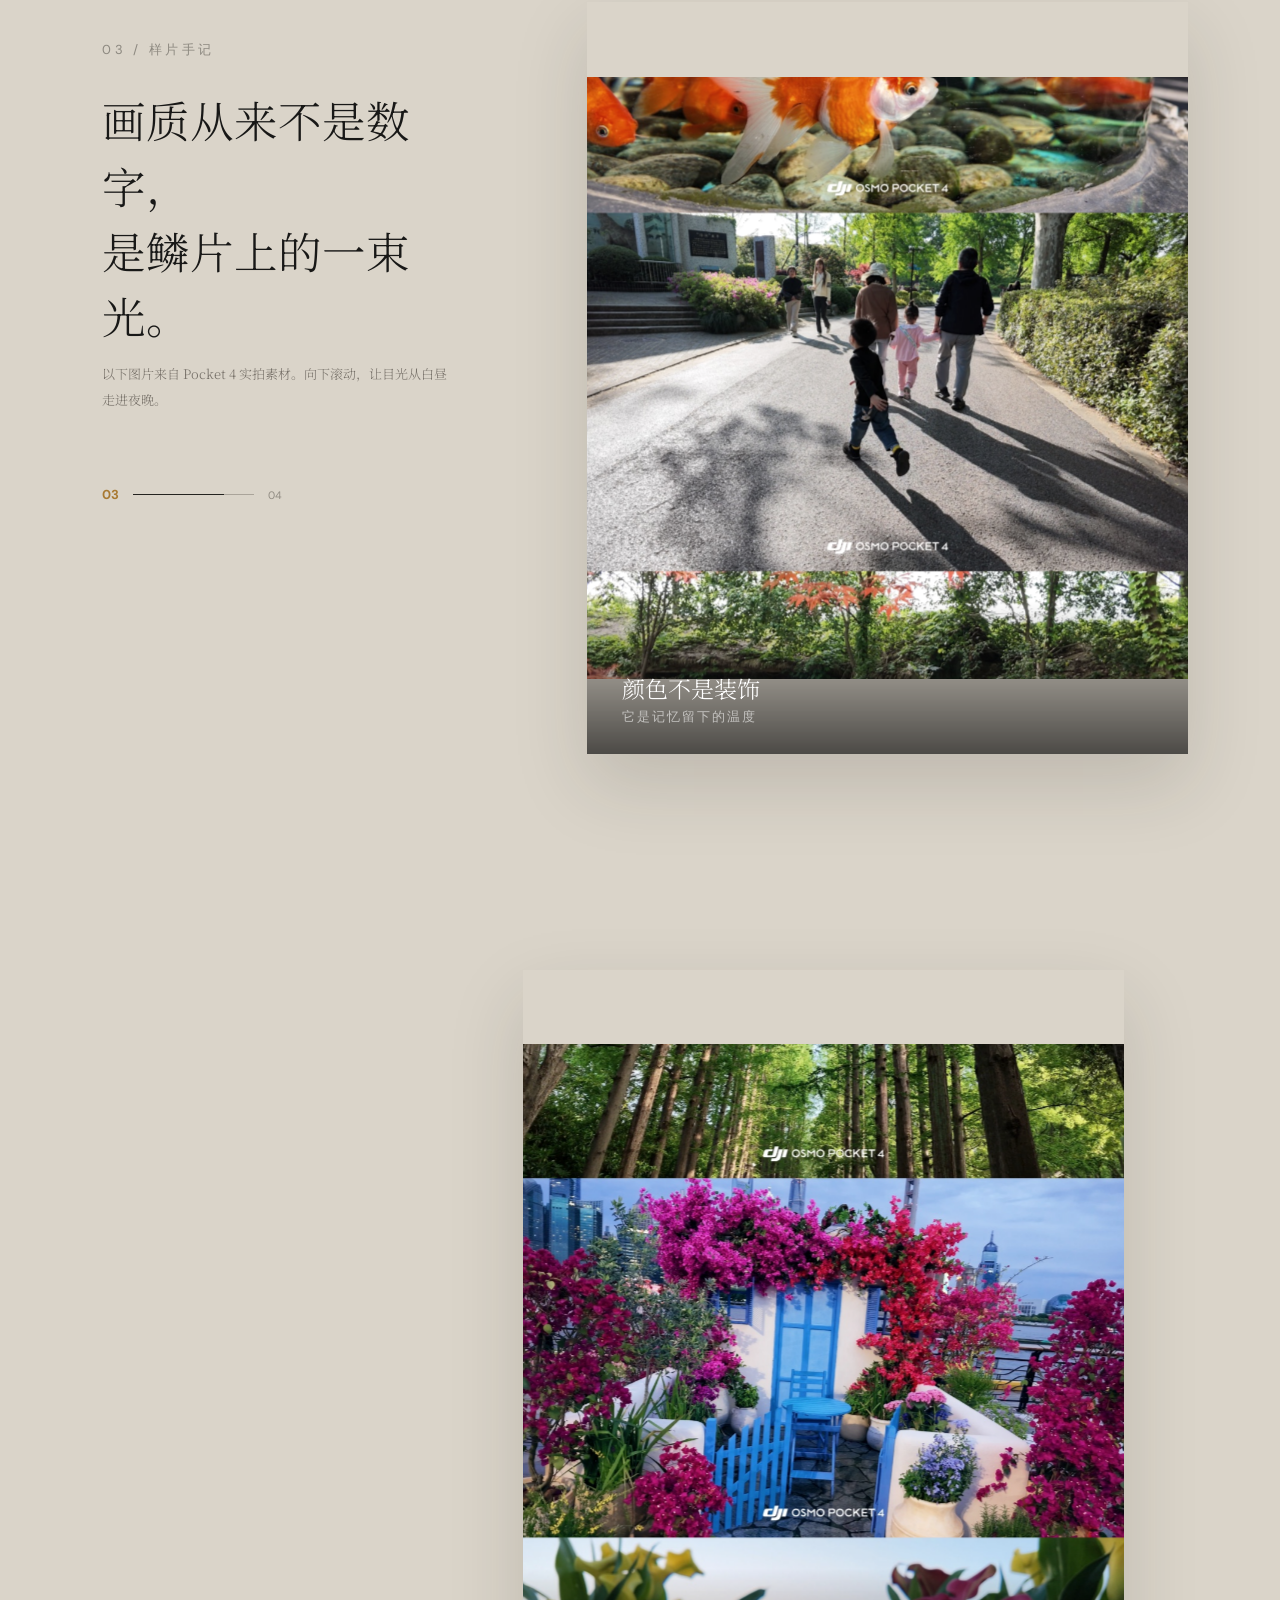
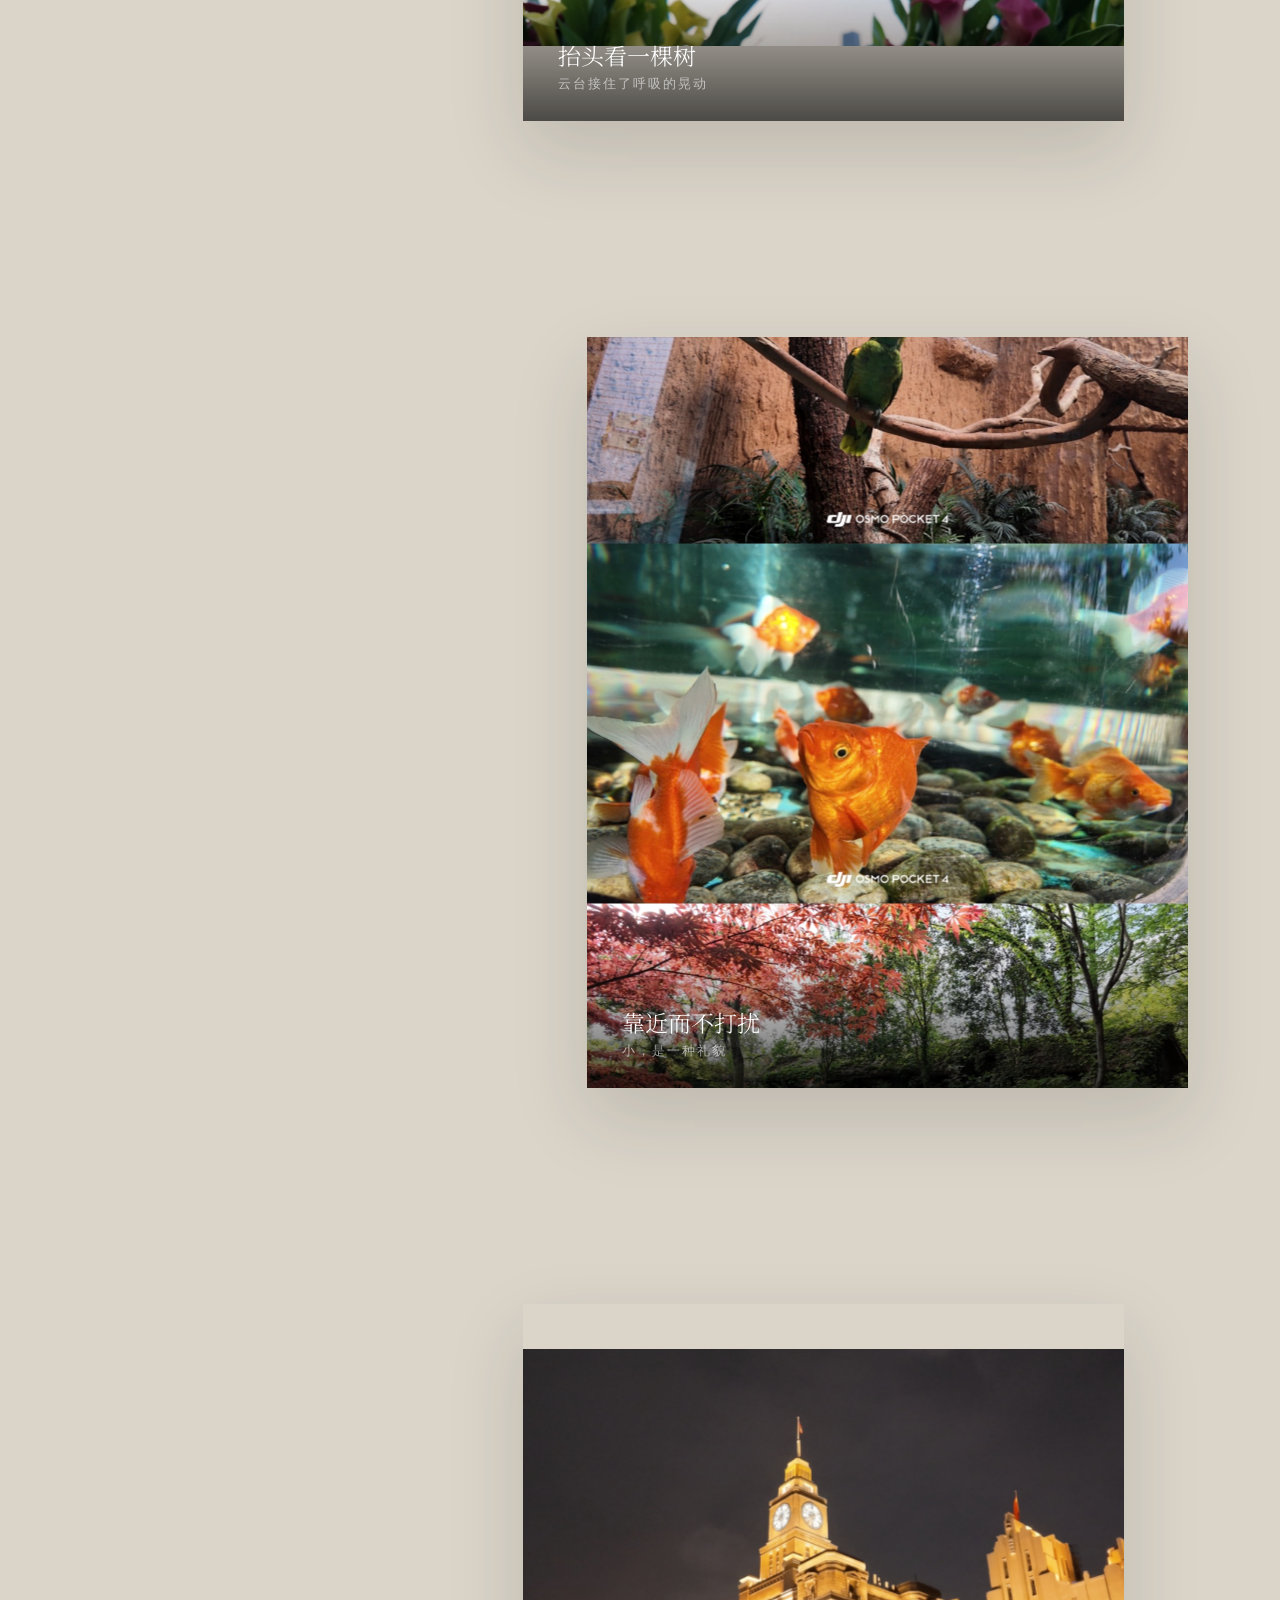
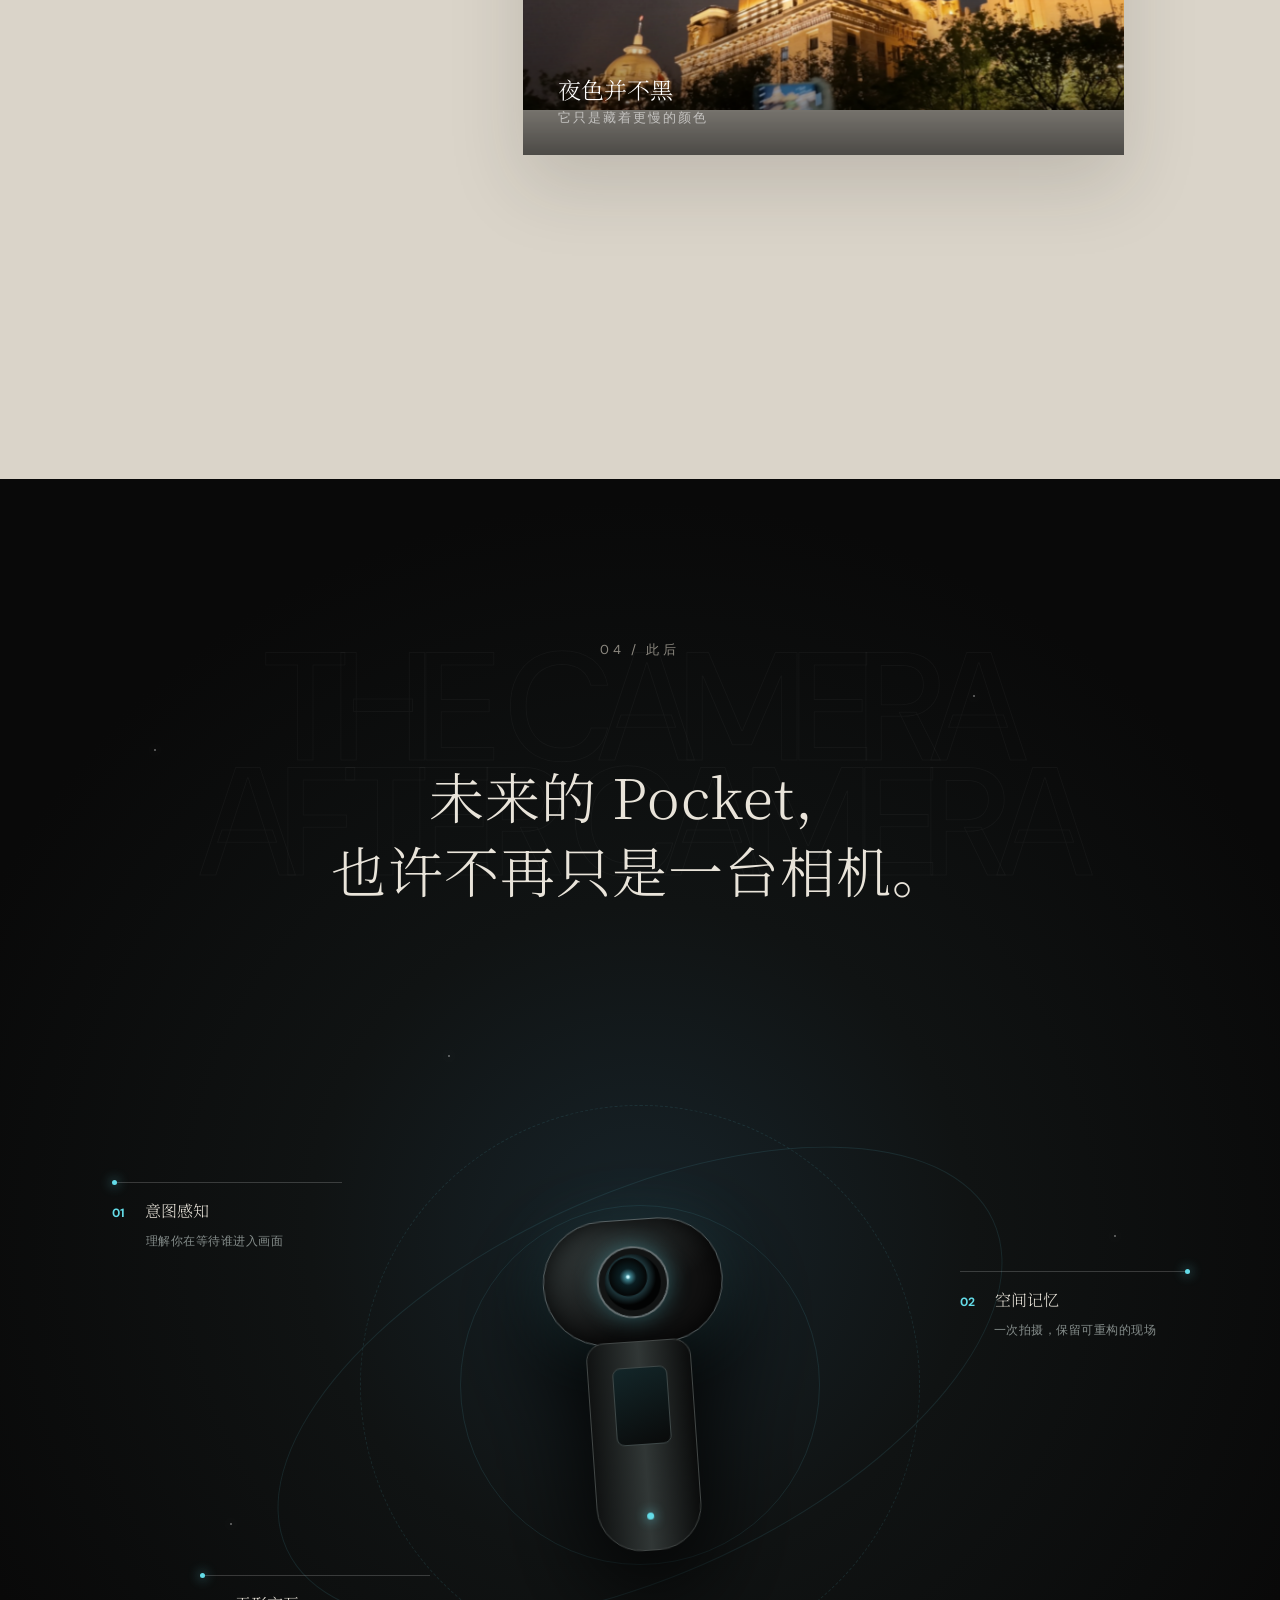
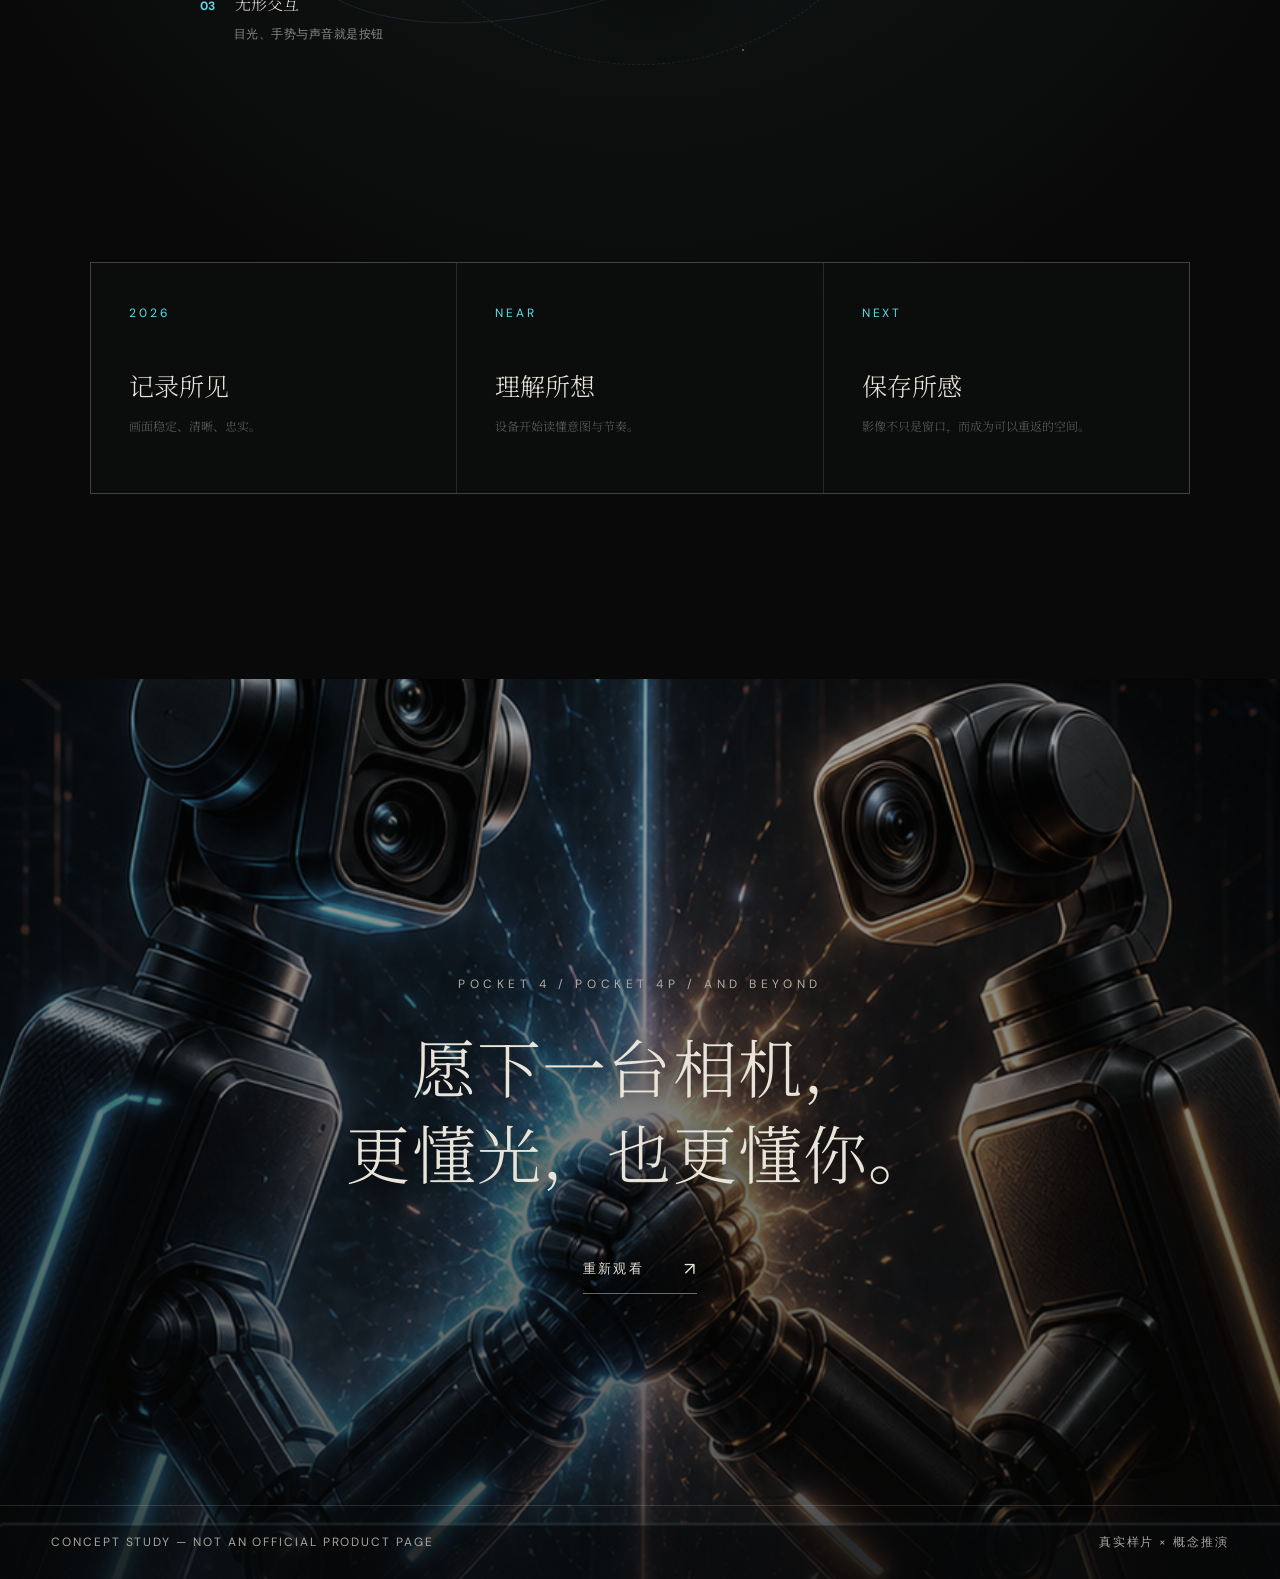
==== commit c67c80e7: "Fix GitHub Pages asset paths" ====
--- a/index.html
+++ b/index.html
@@ -131,19 +131,19 @@
       </div>
       <div class="photo-stack">
         <figure class="photo-card" data-index="01">
-          <div class="photo-frame"><img src="./assets/dji_export_photo_20260514223009451.jpg" alt="Pocket 4 实拍金鱼与林间场景"></div>
+          <div class="photo-frame"><img src="./public/assets/dji_export_photo_20260514223009451.jpg" alt="Pocket 4 实拍金鱼与林间场景"></div>
           <figcaption><span>颜色不是装饰</span><small>它是记忆留下的温度</small></figcaption>
         </figure>
         <figure class="photo-card" data-index="02">
-          <div class="photo-frame"><img src="./assets/dji_export_photo_20260514223326597.jpg" alt="Pocket 4 实拍树林与花园场景"></div>
+          <div class="photo-frame"><img src="./public/assets/dji_export_photo_20260514223326597.jpg" alt="Pocket 4 实拍树林与花园场景"></div>
           <figcaption><span>抬头看一棵树</span><small>云台接住了呼吸的晃动</small></figcaption>
         </figure>
         <figure class="photo-card" data-index="03">
-          <div class="photo-frame"><img src="./assets/IMG_20260514_221131.jpg" alt="Pocket 4 实拍动物园场景"></div>
+          <div class="photo-frame"><img src="./public/assets/IMG_20260514_221131.jpg" alt="Pocket 4 实拍动物园场景"></div>
           <figcaption><span>靠近而不打扰</span><small>小，是一种礼貌</small></figcaption>
         </figure>
         <figure class="photo-card landscape" data-index="04">
-          <div class="photo-frame"><img src="./assets/lv_0_20260514215409.jpg" alt="Pocket 4 实拍城市夜景"></div>
+          <div class="photo-frame"><img src="./public/assets/lv_0_20260514215409.jpg" alt="Pocket 4 实拍城市夜景"></div>
           <figcaption><span>夜色并不黑</span><small>它只是藏着更慢的颜色</small></figcaption>
         </figure>
       </div>
--- a/style.css
+++ b/style.css
@@ -219,7 +219,7 @@
 .future-lines p { color:#5e6260; font:300 12px/1.8 var(--serif); }
 
 .closing { height:100vh; position:relative; display:flex; align-items:center; justify-content:center; overflow:hidden; }
-.closing-image { position:absolute; inset:-8%; background:linear-gradient(rgba(7,7,6,.32),rgba(7,7,6,.72)),url("./pocket4_cover_dualcamera_art.png") center 50%/cover; filter:saturate(.55); }
+.closing-image { position:absolute; inset:-8%; background:linear-gradient(rgba(7,7,6,.32),rgba(7,7,6,.72)),url("./public/pocket4_cover_dualcamera_art.png") center 50%/cover; filter:saturate(.55); }
 .closing-copy { position:relative; text-align:center; z-index:2; text-shadow:0 2px 20px #000; }
 .closing-copy>p { font-size:12px; letter-spacing:.38em; color:#b0ada5; }
 .closing h2 { margin:30px 0 50px; font-size:clamp(38px,5vw,72px); }
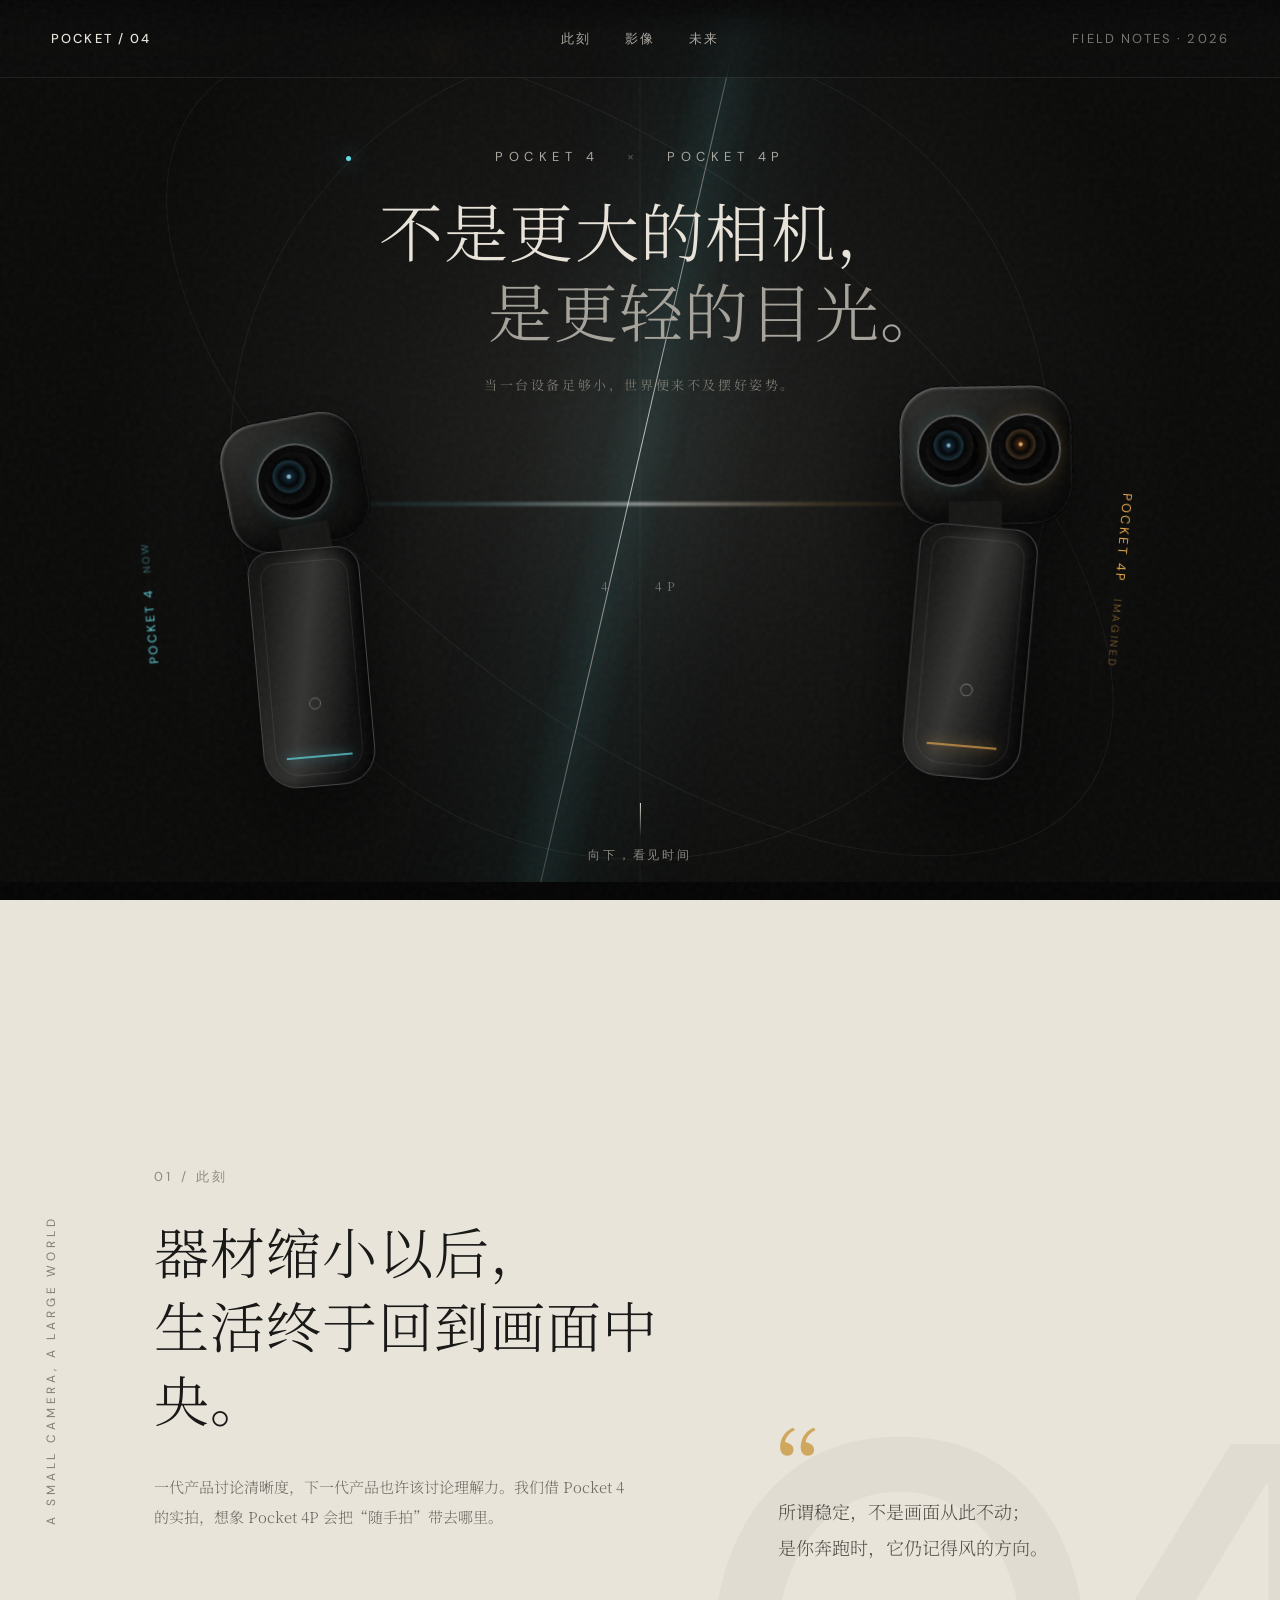
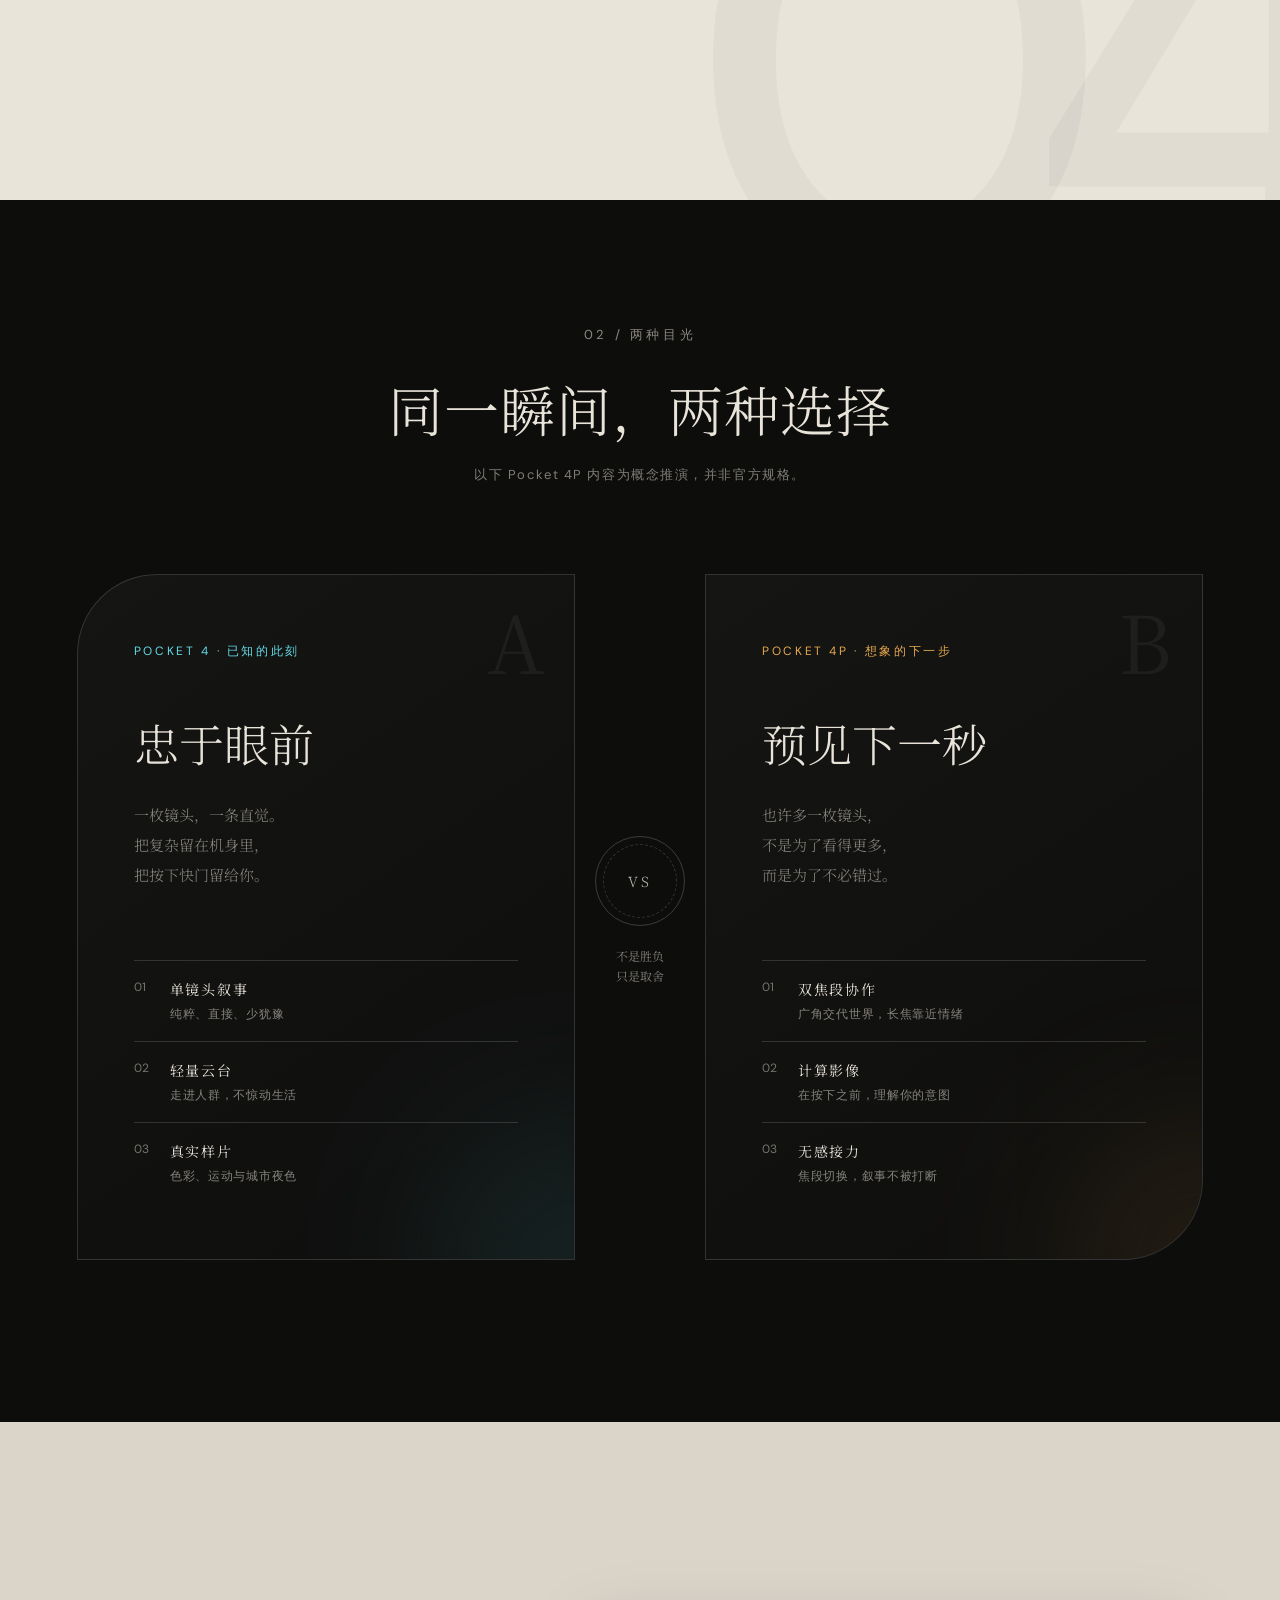
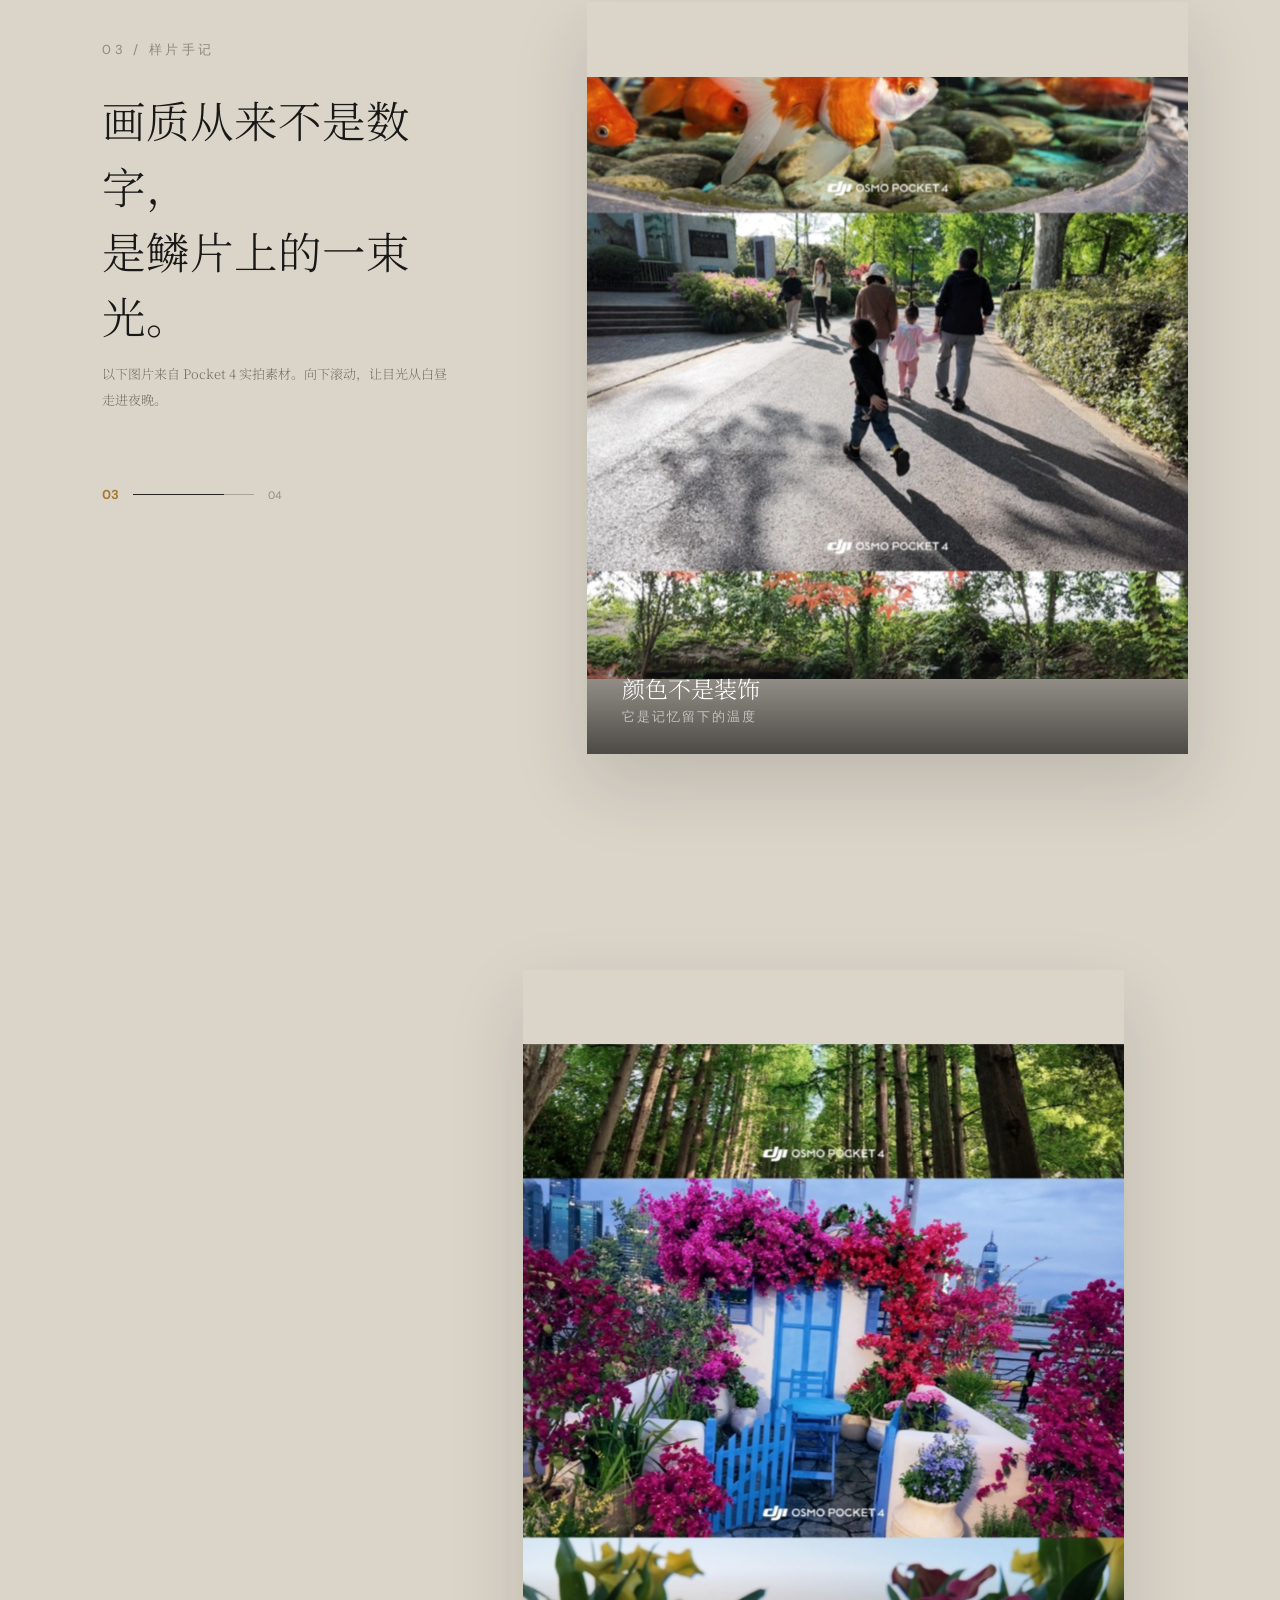
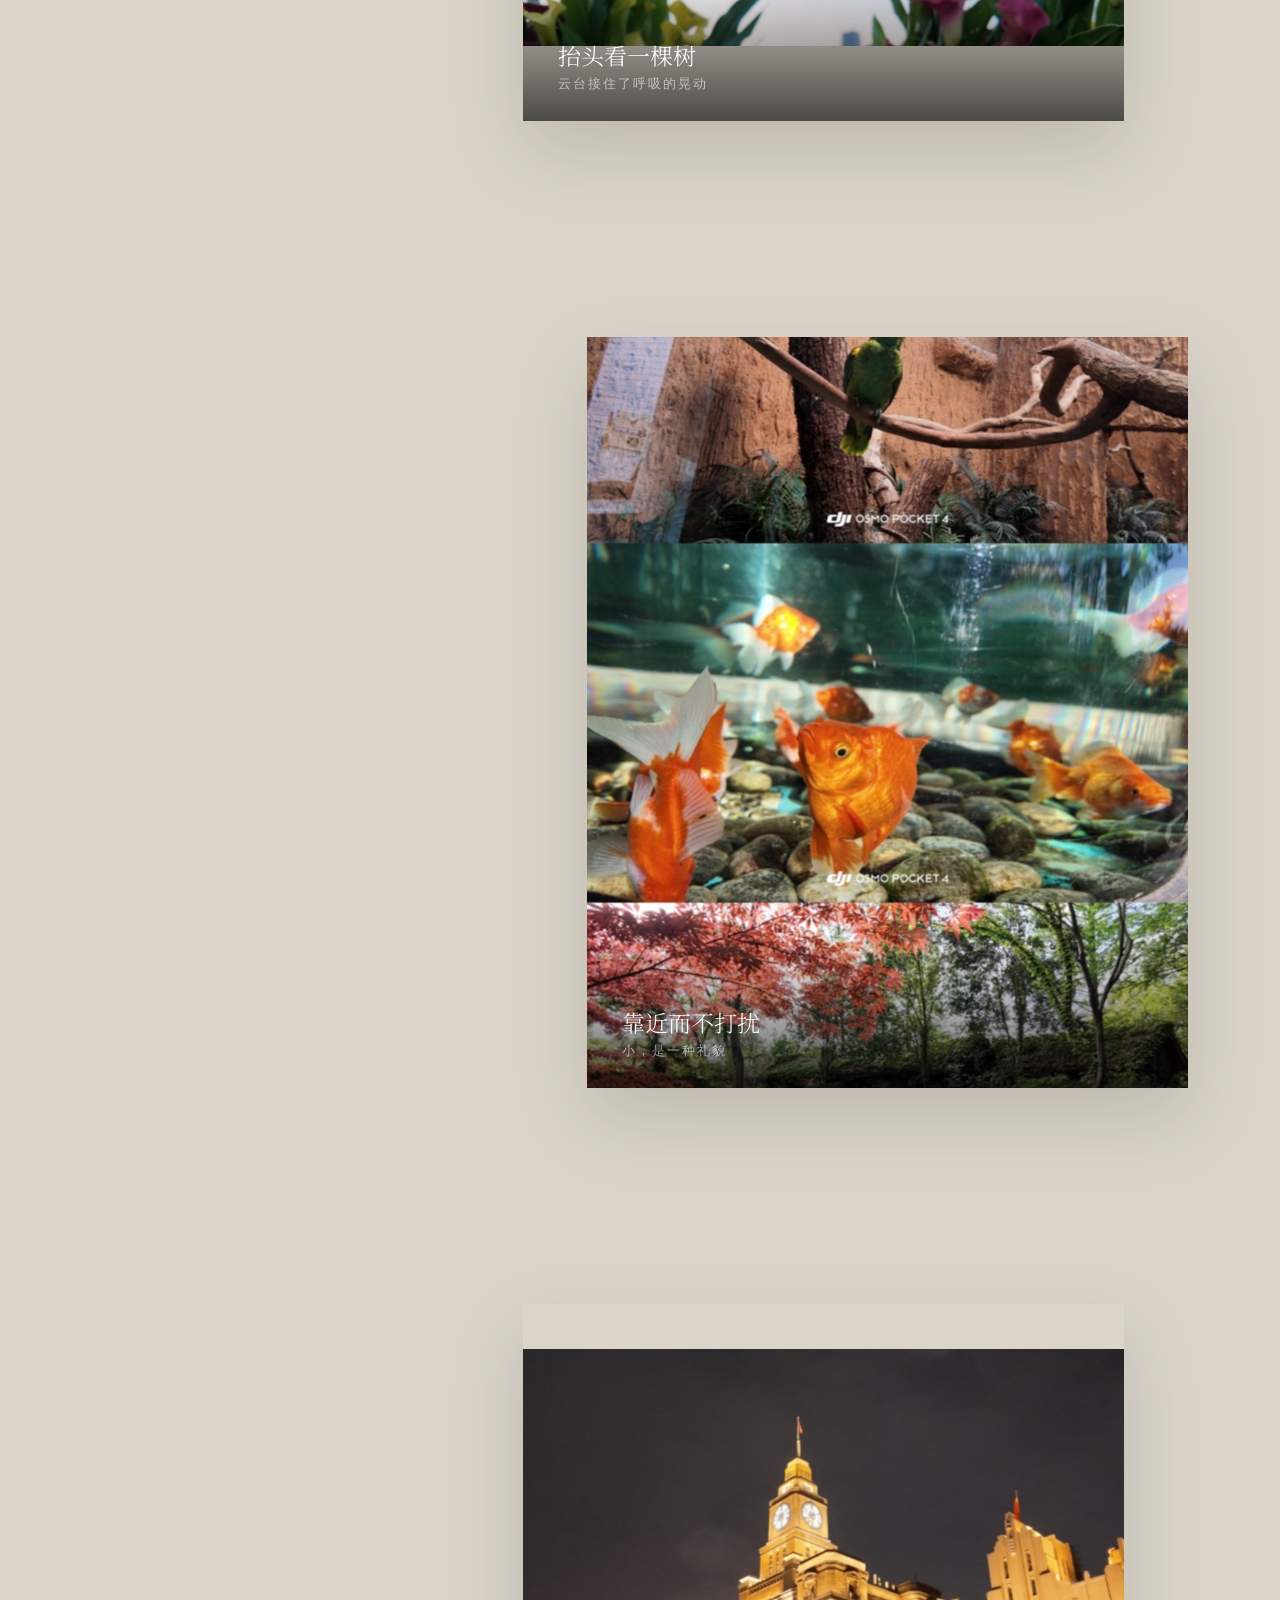
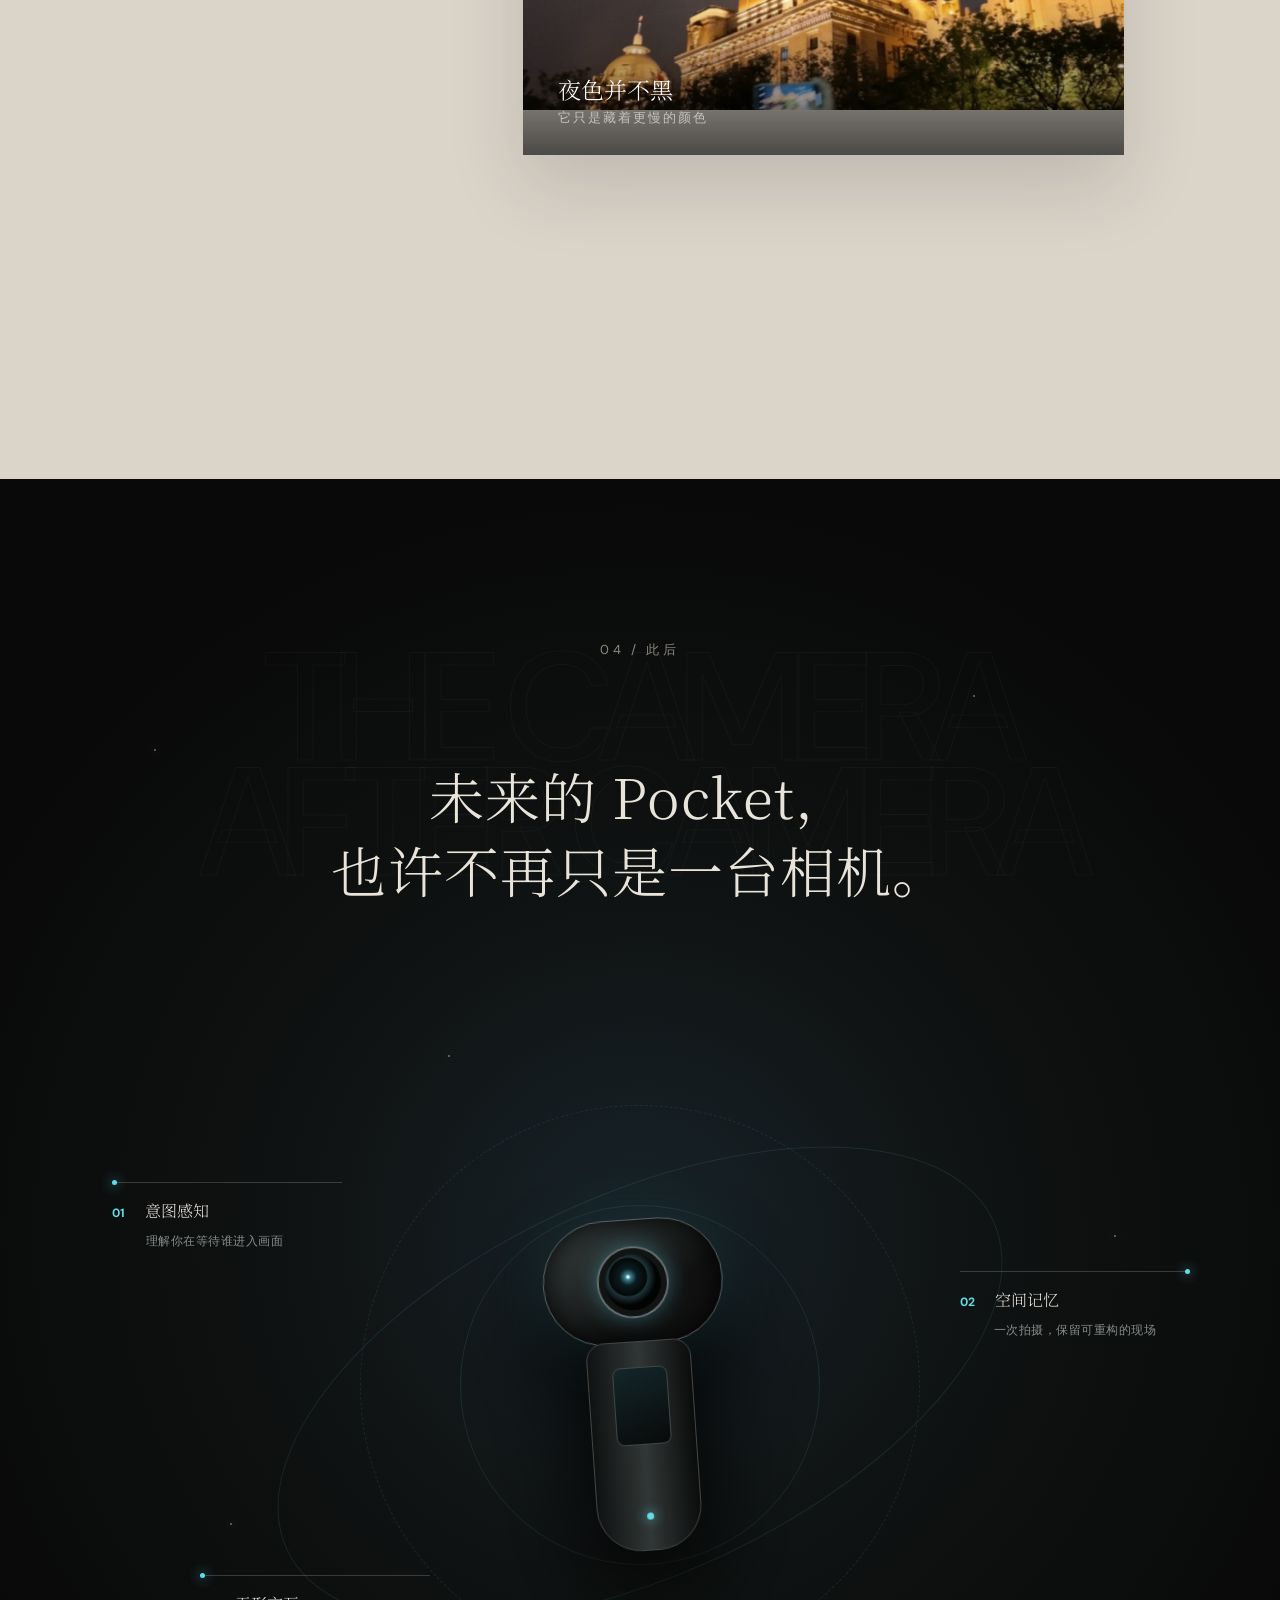
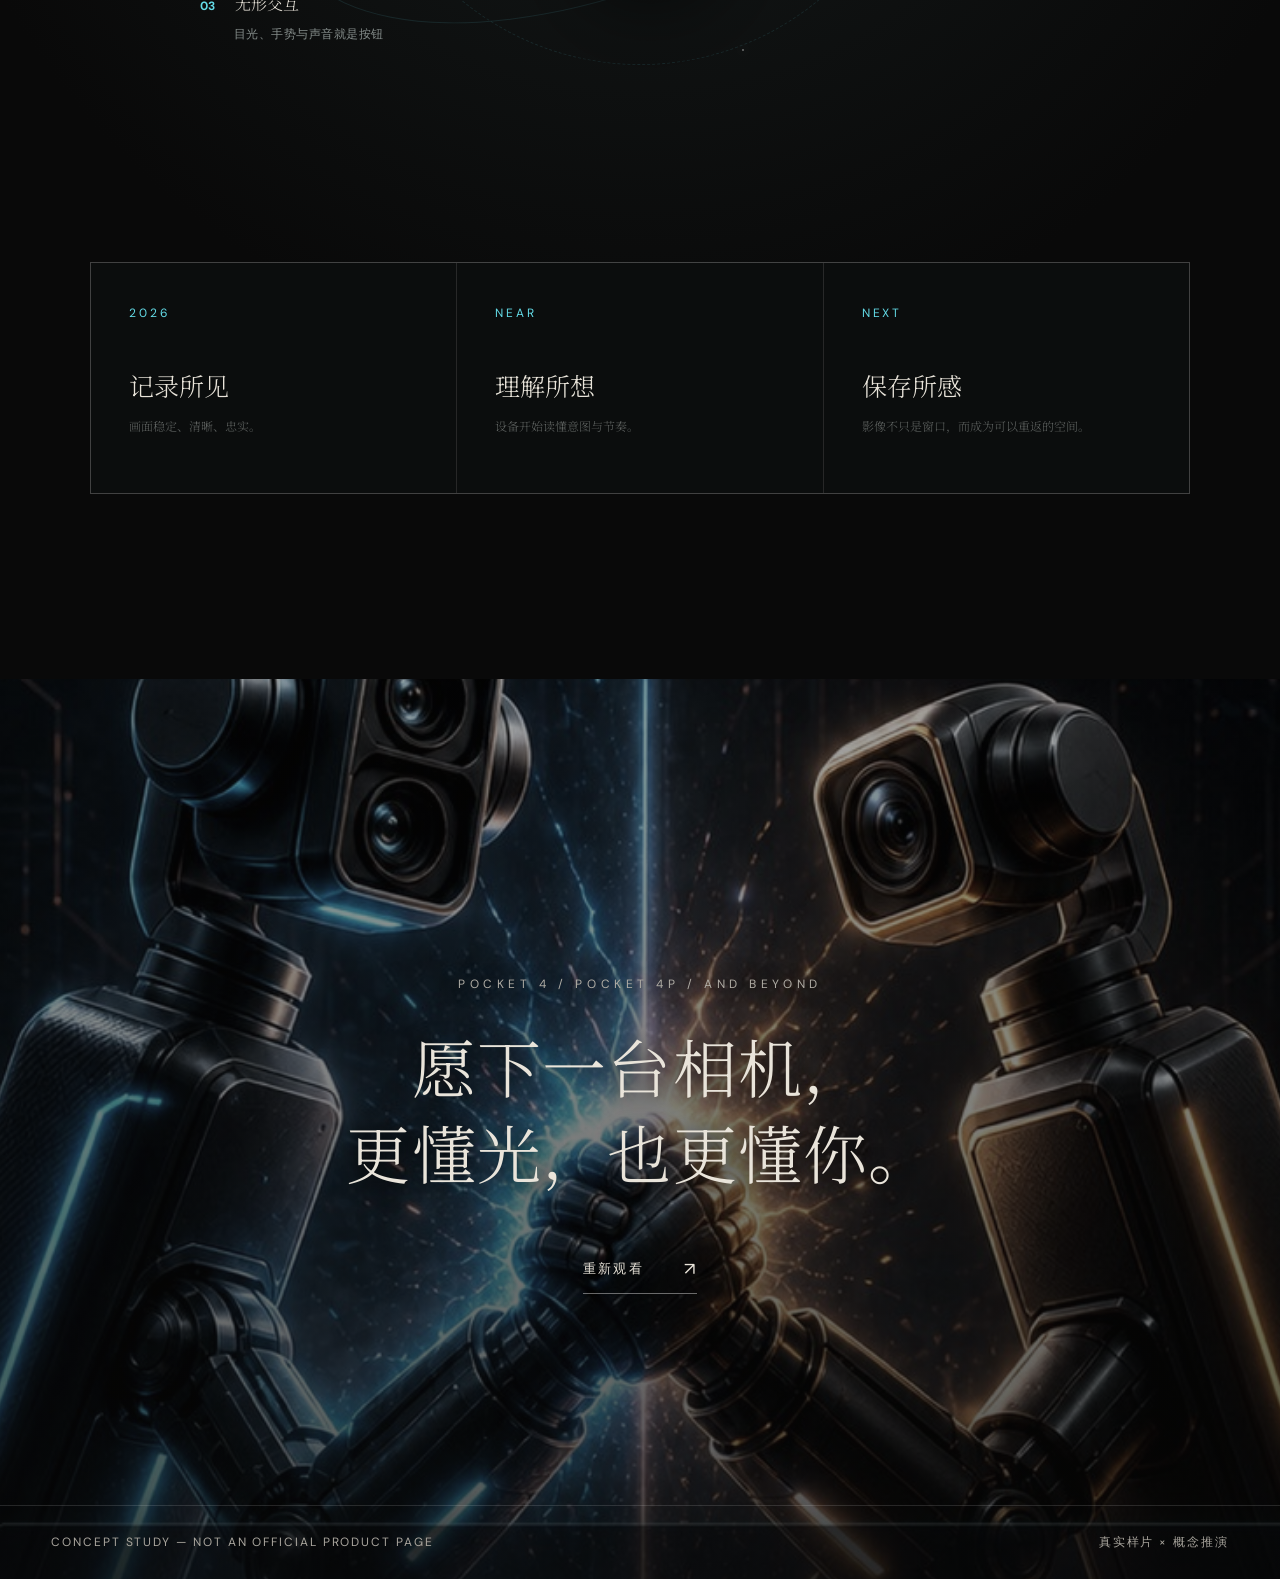
==== commit dff6d702: "Improve mobile layout and image loading" ====
--- a/index.html
+++ b/index.html
@@ -131,19 +131,19 @@
       </div>
       <div class="photo-stack">
         <figure class="photo-card" data-index="01">
-          <div class="photo-frame"><img src="./public/assets/dji_export_photo_20260514223009451.jpg" alt="Pocket 4 实拍金鱼与林间场景"></div>
+          <div class="photo-frame"><img src="./public/assets/dji_export_photo_20260514223009451.jpg" alt="Pocket 4 实拍金鱼与林间场景" loading="lazy" decoding="async"></div>
           <figcaption><span>颜色不是装饰</span><small>它是记忆留下的温度</small></figcaption>
         </figure>
         <figure class="photo-card" data-index="02">
-          <div class="photo-frame"><img src="./public/assets/dji_export_photo_20260514223326597.jpg" alt="Pocket 4 实拍树林与花园场景"></div>
+          <div class="photo-frame"><img src="./public/assets/dji_export_photo_20260514223326597.jpg" alt="Pocket 4 实拍树林与花园场景" loading="lazy" decoding="async"></div>
           <figcaption><span>抬头看一棵树</span><small>云台接住了呼吸的晃动</small></figcaption>
         </figure>
         <figure class="photo-card" data-index="03">
-          <div class="photo-frame"><img src="./public/assets/IMG_20260514_221131.jpg" alt="Pocket 4 实拍动物园场景"></div>
+          <div class="photo-frame"><img src="./public/assets/IMG_20260514_221131.jpg" alt="Pocket 4 实拍动物园场景" loading="lazy" decoding="async"></div>
           <figcaption><span>靠近而不打扰</span><small>小，是一种礼貌</small></figcaption>
         </figure>
         <figure class="photo-card landscape" data-index="04">
-          <div class="photo-frame"><img src="./public/assets/lv_0_20260514215409.jpg" alt="Pocket 4 实拍城市夜景"></div>
+          <div class="photo-frame"><img src="./public/assets/lv_0_20260514215409.jpg" alt="Pocket 4 实拍城市夜景" loading="lazy" decoding="async"></div>
           <figcaption><span>夜色并不黑</span><small>它只是藏着更慢的颜色</small></figcaption>
         </figure>
       </div>
--- a/style.css
+++ b/style.css
@@ -219,7 +219,7 @@
 .future-lines p { color:#5e6260; font:300 12px/1.8 var(--serif); }
 
 .closing { height:100vh; position:relative; display:flex; align-items:center; justify-content:center; overflow:hidden; }
-.closing-image { position:absolute; inset:-8%; background:linear-gradient(rgba(7,7,6,.32),rgba(7,7,6,.72)),url("./public/pocket4_cover_dualcamera_art.png") center 50%/cover; filter:saturate(.55); }
+.closing-image { position:absolute; inset:-8%; background:linear-gradient(rgba(7,7,6,.32),rgba(7,7,6,.72)),url("./public/closing-bg.jpg") center 50%/cover; filter:saturate(.55); }
 .closing-copy { position:relative; text-align:center; z-index:2; text-shadow:0 2px 20px #000; }
 .closing-copy>p { font-size:12px; letter-spacing:.38em; color:#b0ada5; }
 .closing h2 { margin:30px 0 50px; font-size:clamp(38px,5vw,72px); }
@@ -238,8 +238,9 @@
   .hero-copy { top:14vh; padding:0 7vw; }
   .hero h1 { font-size:39px; }
   .hero h1 em { transform:none; }
-  .device-stage { width:100%; height:360px; margin-top:32vh; transform:scale(.75); }
-  .device { flex:0 0 200px; }
+  .device-stage { width:118%; height:350px; margin:34vh -9% 0; transform:scale(.62); transform-origin:center top; gap:70px; }
+  .device { flex:0 0 190px; }
+  .device-label { display:none; }
   .versus { position:absolute; left:50%; top:48%; transform:translate(-50%,-50%); z-index:5; background:#111; padding:12px; border-radius:50%; }
   .manifesto { grid-template-columns:1fr; padding:18vh 9vw; }
   .quote { margin-left:45px; }
@@ -253,13 +254,28 @@
   .photo-stack { padding:0; }
   .photo-card,.photo-card:nth-child(even) { width:100%; margin-bottom:12vh; transform:none; }
   .future { padding-left:5vw; padding-right:5vw; }
-  .future-device { transform:scale(.8); margin-left:-10vw; margin-right:-10vw; }
-  .callout { width:190px; }
-  .c1{left:0}.c2{right:0}.c3{left:0}
+  .future-device { height:auto; min-height:0; display:flex; flex-direction:column; gap:16px; transform:none; margin:9vh 0 0; padding:60px 0 0; overflow:hidden; }
+  .concept-cam { margin-bottom:55px; flex:0 0 auto; }
+  .halo.h1 { width:300px; height:300px; top:25px; }
+  .halo.h2 { width:430px; height:430px; top:-40px; }
+  .halo.h3 { width:520px; height:260px; top:55px; }
+  .callout,.c1,.c2,.c3 { position:relative; inset:auto; width:100%; min-height:92px; padding:18px 18px 16px 52px; border:1px solid rgba(255,255,255,.12); background:rgba(8,11,11,.82); }
+  .callout::before { left:20px; top:24px; }
+  .callout b { position:absolute; left:18px; top:17px; }
+  .callout small { margin:8px 0 0; }
   .future-lines { grid-template-columns:1fr; }
-  footer { gap:20px; line-height:1.7; }
+  .closing { min-height:100svh; height:auto; padding:18vh 7vw 120px; }
+  footer { flex-direction:column; align-items:center; text-align:center; gap:8px; line-height:1.5; padding:20px 6vw; }
   .film-intro__mark span,.film-intro__mark i { font-size:12px; letter-spacing:.28em; }
   .cinema-bar { height:8px; }
+}
+
+@media (max-width: 420px) {
+  .hero h1 { font-size:34px; }
+  .hero-copy { top:12vh; }
+  .device-stage { transform:scale(.54); margin-top:36vh; }
+  .manifesto { padding-left:8vw; padding-right:8vw; }
+  .future-intro h2 { font-size:31px; }
 }
 
 @media (prefers-reduced-motion: reduce) {
